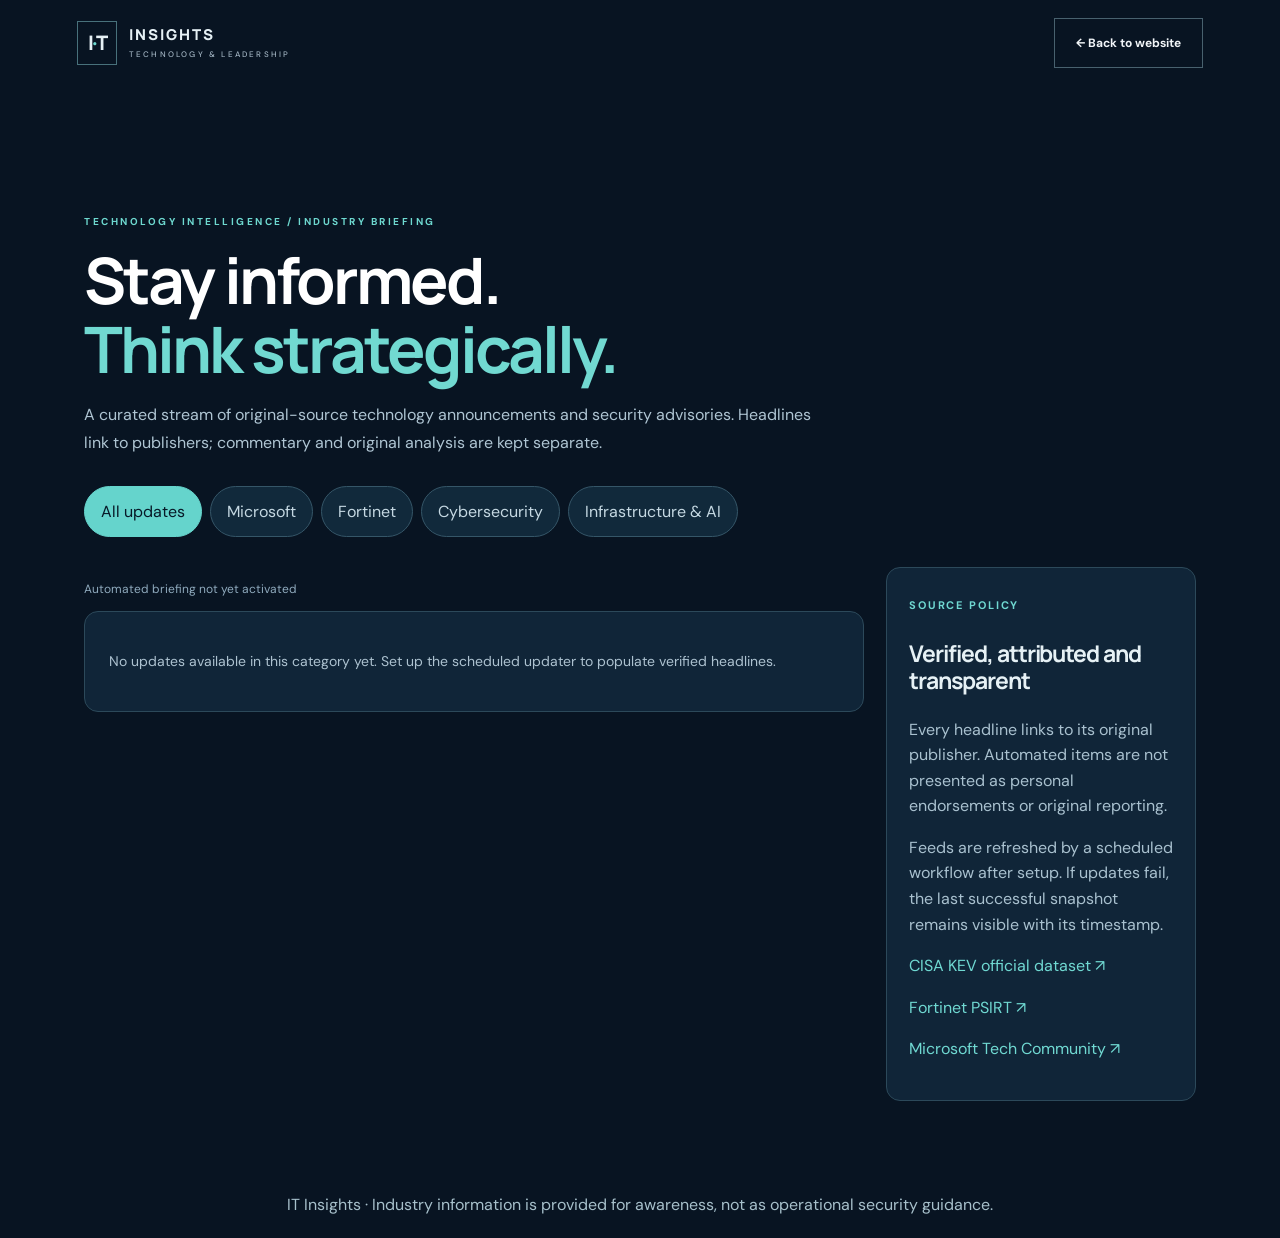
==== it-insights-intelligence-hub/news.html @ 093c6620 "Add files via upload" ====
<!DOCTYPE html>
<html lang="en"><head><meta charset="utf-8"/><meta content="width=device-width,initial-scale=1" name="viewport"/><meta content="Technology intelligence: curated Microsoft, Fortinet and cybersecurity headlines with official sources." name="description"/><meta content="#081422" name="theme-color"/><title>Technology Intelligence | IT Insights</title><link href="assets/style.css" rel="stylesheet"/></head><body class="briefing-page"><header class="header"><a class="brand" href="index.html#home"><span class="brandmark">I<span>·</span>T</span><span>INSIGHTS<small>TECHNOLOGY &amp; LEADERSHIP</small></span></a><a class="btn secondary" href="index.html#intelligence">← Back to website</a></header><main class="briefing-main"><span class="kicker">TECHNOLOGY INTELLIGENCE / INDUSTRY BRIEFING</span><h1>Stay informed.<br/><em>Think strategically.</em></h1><p class="briefing-lead">A curated stream of original-source technology announcements and security advisories. Headlines link to publishers; commentary and original analysis are kept separate.</p><div class="briefing-controls" id="briefing-filters"><button class="active" data-topic="All">All updates</button><button data-topic="Microsoft">Microsoft</button><button data-topic="Fortinet">Fortinet</button><button data-topic="Cybersecurity">Cybersecurity</button><button data-topic="Infrastructure">Infrastructure &amp; AI</button></div><div class="briefing-layout"><section><p class="intel-status" id="briefing-status">Loading available headlines…</p><div aria-live="polite" id="briefing-list"></div></section><aside class="briefing-aside"><span class="intel-overline">SOURCE POLICY</span><h3>Verified, attributed and transparent</h3><p>Every headline links to its original publisher. Automated items are not presented as personal endorsements or original reporting.</p><p>Feeds are refreshed by a scheduled workflow after setup. If updates fail, the last successful snapshot remains visible with its timestamp.</p><p><a href="https://github.com/cisagov/kev-data" rel="noopener noreferrer" target="_blank">CISA KEV official dataset ↗</a></p><p><a href="https://fortiguard.fortinet.com/psirt" rel="noopener noreferrer" target="_blank">Fortinet PSIRT ↗</a></p><p><a href="https://techcommunity.microsoft.com/" rel="noopener noreferrer" target="_blank">Microsoft Tech Community ↗</a></p></aside></div></main><div class="briefing-footer">IT Insights · Industry information is provided for awareness, not as operational security guidance.</div><script src="assets/intelligence.js"></script></body></html>
---- it-insights-intelligence-hub/assets/style.css ----
@import url('https://fonts.googleapis.com/css2?family=DM+Sans:wght@400;500;600;700&family=Manrope:wght@400;500;600;700;800&display=swap');:root{--bg:#081422;--bg2:#0d1d2d;--panel:#11283a;--line:#26394a;--text:#f1f5f8;--muted:#a0b2c0;--accent:#6ed9d0;--gold:#b5d8aa}*{box-sizing:border-box}html{scroll-behavior:smooth}body{margin:0;background:var(--bg);color:var(--text);font-family:'DM Sans',sans-serif;line-height:1.7}a{color:inherit;text-decoration:none}button{font:inherit}em{font-style:normal;color:var(--accent)}.header{height:86px;display:flex;align-items:center;justify-content:space-between;max-width:1440px;padding:0 6%;margin:auto;position:relative;z-index:10}.brand{display:flex;align-items:center;gap:12px;font-family:Manrope;font-size:15px;letter-spacing:2px;font-weight:800;line-height:1.1}.brandmark{border:1px solid #48717b;padding:10px;font-size:20px;letter-spacing:-2px}.brandmark span,.footer-brand span{color:var(--accent)}.brand small{display:block;font:500 8px 'DM Sans';letter-spacing:2.2px;color:var(--muted);margin-top:5px}.header nav{display:flex;align-items:center;gap:30px}.header nav a{font-size:12px;color:#cad5df}.header nav a:hover,.text-link:hover{color:var(--accent)}.header nav .nav-cta{border:1px solid #54747b;padding:10px 17px;color:var(--text)}.menu{display:none}.section{max-width:1440px;padding:105px 6%;margin:auto;scroll-margin-top:30px}.hero{min-height:670px;display:grid;grid-template-columns:1.05fr .95fr;align-items:center;gap:35px;padding-top:55px;padding-bottom:95px}.eyebrow,.kicker{color:var(--accent);font-size:10px;letter-spacing:2.5px;font-weight:700}.pulse{display:inline-block;width:7px;height:7px;background:var(--accent);border-radius:50%;margin-right:8px;box-shadow:0 0 15px var(--accent)}h1,h2,h3{font-family:Manrope;line-height:1.16;letter-spacing:-.045em}h1{font-size:clamp(42px,4.5vw,74px);margin:26px 0}h2{font-size:clamp(34px,3.6vw,55px);margin:17px 0 30px}h3{font-size:23px}.lead{font-size:20px;max-width:590px;color:#d5e2e9;line-height:1.6}.hero-sub{max-width:520px;color:var(--muted);font-size:14px}.actions{display:flex;gap:13px;flex-wrap:wrap;margin-top:33px}.btn{display:inline-flex;gap:22px;align-items:center;justify-content:center;padding:14px 21px;font-size:12px;font-weight:700;min-height:49px}.primary{background:var(--accent);color:#08202b}.primary:hover{background:#a1f0e8}.secondary{border:1px solid #48616e;color:var(--text)}.secondary:hover{border-color:var(--accent)}.hero-metrics{display:flex;gap:35px;margin-top:65px}.hero-metrics div{border-left:1px solid #3c5260;padding-left:17px}.hero-metrics strong{display:block;font:800 30px Manrope}.hero-metrics strong span{color:var(--accent)}.hero-metrics small{font-size:9px;color:var(--muted);letter-spacing:1px}.hero-art{height:520px;position:relative;display:grid;place-items:center;overflow:hidden}.art-grid{position:absolute;inset:0;background-image:linear-gradient(#17334b 1px,transparent 1px),linear-gradient(90deg,#17334b 1px,transparent 1px);background-size:34px 34px;opacity:.3;mask-image:radial-gradient(ellipse,#000,transparent 75%)}.orb{position:absolute;border-radius:50%;filter:blur(50px);opacity:.25}.orb1{background:#3b9ab4;width:260px;height:260px;top:15px;right:15px}.orb2{background:#176e71;width:220px;height:220px;bottom:30px;left:20px}.art-panel{position:relative;width:min(94%,500px);height:380px;border:1px solid #416a7d;background:linear-gradient(145deg,#112d40e8,#071b2de8);box-shadow:0 25px 90px #0008;transform:perspective(1000px) rotateY(-6deg) rotateX(3deg)}.panel-top,.panel-bottom{display:flex;justify-content:space-between;align-items:center;padding:15px 20px;font-size:9px;letter-spacing:1.3px;color:#9bb7c8;border-bottom:1px solid #284659}.dots{color:#648fa0;letter-spacing:4px}.live{color:var(--accent)}.panel-bottom{border-top:1px solid #284659;border-bottom:0}.network{height:290px;position:relative}.network svg{position:absolute;width:100%;height:100%}.node{position:absolute;z-index:1;border:1px solid #39697b;background:#12384a;color:#c2e9ee;padding:10px;font-size:9px;letter-spacing:1px;box-shadow:0 0 20px #2ab7b222}.n1{top:15%;left:13%}.n2{top:15%;right:11%}.n3{top:43%;left:43%}.n4{bottom:13%;left:9%}.n5{bottom:13%;right:8%}.main-node{font-size:28px;font-weight:800;padding:10px 20px;color:var(--accent);box-shadow:0 0 45px #2ab7b255}.float-chip{position:absolute;bottom:40px;right:3px;background:#193e4d;border:1px solid #4d8e96;color:var(--accent);padding:12px 20px;font-size:10px;letter-spacing:1px}.ticker{display:flex;justify-content:space-around;align-items:center;flex-wrap:wrap;gap:16px;padding:24px 6%;background:#0e2432;border-top:1px solid #24404f;border-bottom:1px solid #24404f;font-size:10px;letter-spacing:1.5px;font-weight:700;color:#b5cbd4}.ticker i{font-style:normal;color:var(--accent)}.intro-grid{display:grid;grid-template-columns:1fr 1fr;gap:100px}.intro-grid p{color:var(--muted)}.intro-grid .large{font:600 clamp(21px,2vw,29px)/1.5 Manrope;color:#e5eef1;margin:0}.text-link{font-size:13px;font-weight:700;color:var(--accent)}.expertise{background:#0a1928;max-width:none;padding-left:max(6%,calc((100% - 1267px)/2));padding-right:max(6%,calc((100% - 1267px)/2))}.cards{display:grid;grid-template-columns:repeat(4,1fr);gap:14px}.cap{background:#112637;border:1px solid #253e4c;padding:28px 23px;min-height:315px;display:flex;flex-direction:column}.cap-icon{font-size:30px;color:var(--accent)}.cap h3{font-size:20px;margin:25px 0 10px}.cap p{font-size:13px;color:var(--muted);margin:0}.cap>span:last-child{margin-top:auto;padding-top:22px;font-size:9px;color:var(--accent);letter-spacing:1px}.row-head{display:flex;align-items:end;justify-content:space-between;gap:30px}.row-head>p{max-width:340px;color:var(--muted);font-size:14px}.project{border-top:1px solid #29414e;padding:30px 12px;display:grid;grid-template-columns:75px 1fr 30px;gap:18px}.project:last-child{border-bottom:1px solid #29414e}.project-number{font-size:13px;color:var(--accent)}.tag{font-size:10px;letter-spacing:1.4px;color:var(--accent)}.project h3{margin:10px 0;font-size:24px}.project p{max-width:780px;color:var(--muted);font-size:14px;margin:0}.project-arrow{font-size:26px;color:var(--accent)}.healthcare-panel{border:1px solid #325467;background:linear-gradient(115deg,#122f41,#0a1d2d);display:grid;grid-template-columns:1.2fr .8fr;min-height:470px;overflow:hidden}.healthcare-panel>div:first-child{padding:65px 55px}.healthcare-panel p{color:#b3c6d1;max-width:600px}.health-points{display:grid;grid-template-columns:1fr 1fr;gap:8px;margin:26px 0;font-size:10px;letter-spacing:.8px;color:#a4e1df}.health-graphic{position:relative;display:grid;place-items:center;min-height:400px}.health-ring{position:absolute;border:1px solid #35657a;border-radius:50%;width:290px;height:290px}.ring2{width:205px;height:205px;border-style:dashed}.health-center{border-radius:50%;height:130px;width:130px;background:#1a5566;display:flex;flex-direction:column;justify-content:center;align-items:center;font-size:62px;color:var(--accent);box-shadow:0 0 70px #40d9d522}.health-center small{font-size:10px;text-align:center;line-height:1.2;letter-spacing:1.5px;color:white}.health-label{position:absolute;background:#183a4d;padding:8px 12px;font-size:9px;letter-spacing:1.2px;color:#9bd9df;border:1px solid #376176}.label1{top:50px}.label2{bottom:55px;left:12%}.label3{right:5%;top:55%}.filters{display:flex;gap:10px;flex-wrap:wrap;margin:25px 0}.filters button{border:1px solid #345061;background:transparent;color:#c4d3da;padding:9px 14px;cursor:pointer;font-size:12px}.filters button.active,.filters button:hover{background:var(--accent);color:#0b2431;border-color:var(--accent)}.article-grid{display:grid;grid-template-columns:repeat(3,1fr);gap:18px}.article-card{border:1px solid #2b4656;background:#102435;overflow:hidden;display:flex;flex-direction:column}.article-visual{height:145px;display:flex;align-items:center;justify-content:center;font-size:55px;background:radial-gradient(circle at 70% 30%,#276077,#0c2437 70%);color:var(--accent)}.article-body{padding:23px;display:flex;flex-direction:column;flex:1}.article-meta{font-size:10px;color:var(--accent);letter-spacing:1px}.article-card h3{font-size:20px;margin:13px 0}.article-card p{color:var(--muted);font-size:13px}.read-btn{background:transparent;border:0;padding:0;color:var(--accent);text-align:left;cursor:pointer;margin-top:auto;font-size:12px;font-weight:700}.article-note,.contact-note{font-size:11px;color:#8198a8}.contact{text-align:center;background:radial-gradient(ellipse at bottom,#153748,#081422 70%);max-width:none}.contact h2{max-width:800px;margin:20px auto}.contact>p{max-width:620px;margin:0 auto;color:var(--muted)}.contact .actions{justify-content:center}.contact .contact-note{margin-top:25px;font-size:11px}footer{display:flex;align-items:center;justify-content:space-between;gap:20px;padding:30px 6%;border-top:1px solid #29414e;font-size:11px;color:var(--muted);flex-wrap:wrap}.footer-brand{font:800 19px Manrope;color:white;letter-spacing:2px}dialog{max-width:750px;width:calc(100% - 32px);background:#102638;color:var(--text);border:1px solid #4b7480;padding:35px;max-height:85vh;overflow:auto}dialog::backdrop{background:#000c}dialog h2{font-size:30px}dialog p{color:#c2d1d9}dialog .close{float:right;background:transparent;border:1px solid #587381;color:white;padding:5px 13px;cursor:pointer}.article-content{white-space:pre-wrap;line-height:1.85}@media(max-width:1050px){.header nav{gap:15px}.hero{grid-template-columns:1fr}.hero-art{height:410px}.cards{grid-template-columns:repeat(2,1fr)}.article-grid{grid-template-columns:repeat(2,1fr)}}@media(max-width:680px){.header{height:70px}.menu{display:block;background:transparent;color:white;border:1px solid #42606d;padding:7px 12px}.header nav{display:none;position:absolute;top:70px;left:0;right:0;background:#0e2232;padding:20px 6%;flex-direction:column;align-items:stretch}.header nav.open{display:flex}.section{padding:65px 6%}.hero{padding-top:45px}.hero-art{height:340px}.art-panel{height:315px}.network{height:225px}.hero-metrics{gap:15px;margin-top:38px}.hero-metrics strong{font-size:22px}.hero-metrics small{font-size:8px}.ticker{justify-content:center}.intro-grid,.healthcare-panel{grid-template-columns:1fr;gap:25px}.cards,.article-grid{grid-template-columns:1fr}.row-head{display:block}.project{grid-template-columns:30px 1fr 20px;gap:10px}.project h3{font-size:19px}.healthcare-panel>div:first-child{padding:30px}.health-graphic{min-height:330px}.health-ring{width:250px;height:250px}.ring2{width:170px;height:170px}.health-points{grid-template-columns:1fr 1fr}footer{flex-direction:column;align-items:flex-start}}

/* Executive hero visualization — redesigned */
.hero-art{min-width:0;height:520px;isolation:isolate}
.executive-panel{width:min(96%,540px);height:auto;min-height:418px;transform:none;border-radius:15px;overflow:hidden;background:linear-gradient(150deg,rgba(22,49,67,.97),rgba(8,25,41,.98));box-shadow:0 28px 85px #0009,0 0 0 1px #78e0d01a}
.executive-panel .panel-top{height:52px;padding:0 22px;background:#ffffff05;font-size:9px;letter-spacing:1.45px}
.executive-content{padding:27px 28px 25px}
.executive-heading{margin-bottom:24px}
.executive-overline{display:block;color:var(--accent);font-size:9px;letter-spacing:2px;font-weight:700;margin-bottom:9px}
.executive-heading strong{display:block;font:800 clamp(23px,2.5vw,32px)/1.2 Manrope,sans-serif;letter-spacing:-1px;color:#f1f7f9}
.executive-heading p{color:#a5becb;font-size:12px;line-height:1.6;max-width:370px;margin:10px 0 0}
.expertise-matrix{display:grid;grid-template-columns:repeat(2,minmax(0,1fr));gap:10px}
.expertise-tile{display:flex;align-items:center;gap:12px;min-height:83px;padding:14px 12px;border:1px solid #345567;border-radius:9px;background:linear-gradient(145deg,#193c4caa,#102c3caa);transition:transform .2s,border-color .2s,background .2s}
.expertise-tile:hover{transform:translateY(-3px);border-color:#70d9d0;background:#1b4553}
.tile-icon{display:grid;place-items:center;flex:0 0 36px;height:36px;border-radius:9px;background:#6ed9d017;color:#83eee4;font-size:22px;line-height:1}
.expertise-tile strong{display:block;color:#edf7f9;font:700 12px/1.4 Manrope,sans-serif}
.expertise-tile small{display:block;color:#9fb8c7;font-size:9px;line-height:1.5;margin-top:4px}
.executive-outcome{display:flex;align-items:center;gap:9px;margin-top:25px;font-size:9px;font-weight:700;letter-spacing:1.15px;color:#b7d5d8;white-space:nowrap}
.outcome-dot{height:7px;width:7px;flex:0 0 7px;border-radius:50%;background:var(--accent);box-shadow:0 0 12px #6ed9d080}
.outcome-line{height:1px;flex:1;background:#41616d}
@media(max-width:1050px){.hero-art{height:490px}.executive-panel{width:min(100%,560px)}}
@media(max-width:680px){.hero-art{height:auto;min-height:430px;padding:16px 0}.executive-panel{width:100%;min-height:0}.executive-content{padding:23px 18px}.executive-heading strong{font-size:25px}.expertise-tile{min-height:88px;gap:8px;padding:10px 8px}.tile-icon{flex-basis:28px;height:30px;font-size:19px}.expertise-tile strong{font-size:10px}.expertise-tile small{font-size:8px}.executive-outcome{font-size:8px;gap:6px;letter-spacing:.5px}}
@media(max-width:370px){.expertise-matrix{grid-template-columns:1fr}.hero-art{min-height:0}.executive-outcome{flex-wrap:wrap}.outcome-line{min-width:10px}}
@media(prefers-reduced-motion:reduce){.expertise-tile{transition:none}.expertise-tile:hover{transform:none}}

/* Technology Radar */
.radar{background:linear-gradient(155deg,rgba(26,60,79,.28),transparent 60%)}.radar .row-head a{color:#70d9d3}.radar-intro{display:flex;align-items:center;justify-content:space-between;gap:20px;margin:28px 0 18px;padding:17px 21px;border:1px solid rgba(106,191,203,.24);background:rgba(26,55,72,.45);border-radius:12px}.radar-intro strong{color:#eaf8fa;font-size:16px}.radar-intro p{font-size:12px;color:#a4bcc9;margin:6px 0 0}.radar-live-dot{display:inline-block;width:9px;height:9px;border-radius:50%;background:#65d4c5;margin-right:10px;box-shadow:0 0 14px #65d4c577}.radar-updated{font-size:12px;color:#a4bcc9}.radar-grid{display:grid;grid-template-columns:minmax(0,1.35fr) minmax(280px,1fr);gap:20px}.radar-feature,.radar-sources{padding:28px;border:1px solid rgba(103,176,196,.23);background:rgba(15,35,53,.84);border-radius:16px}.radar-card-head{display:flex;justify-content:space-between;gap:12px;font-size:11px;letter-spacing:.12em;color:#7bdcd5}.radar-card-head a{color:#7bdcd5;white-space:nowrap}.radar-feature h3,.radar-sources h3{font-size:23px;color:#eff7fa;margin:18px 0 10px}.radar-description,.radar-sources>p{font-size:14px;color:#a7b8c9;line-height:1.7}.kev-item{border-top:1px solid rgba(120,171,187,.2);padding:17px 0}.kev-item strong{display:block;color:#e7f5f7;font-size:15px;line-height:1.45}.kev-item p{color:#a6b9c7;font-size:13px;line-height:1.55;margin:7px 0}.kev-meta{font-size:11px;color:#76c9c5;letter-spacing:.03em}.kev-item a{font-size:12px;color:#77d9d1}.radar-muted{font-size:13px;color:#a6b9c7}.radar-source{display:flex;align-items:center;gap:12px;padding:16px 0;border-top:1px solid rgba(120,171,187,.2);text-decoration:none;color:#dbeaf0}.radar-source:first-of-type{margin-top:16px}.radar-source-icon{width:38px;height:38px;border-radius:9px;display:grid;place-items:center;background:#204456;color:#7ee1d9;font-weight:700;flex:none}.radar-source span:nth-child(2){flex:1;min-width:0}.radar-source strong{display:block;font-size:13px}.radar-source small{display:block;font-size:11px;color:#9eb6c4;margin-top:4px}.radar-source:hover strong{color:#83e6dc}.radar-note{display:flex;align-items:center;gap:22px;flex-wrap:wrap;padding:24px 0;border-bottom:1px solid rgba(120,171,187,.2)}.radar-note>span{color:#7bdbd3;white-space:nowrap;font-size:11px;letter-spacing:.1em}.radar-note p{flex:1;min-width:240px;font-size:14px;color:#afc1cd;line-height:1.6}.radar-note a{color:#7bdbd3;font-size:13px;white-space:nowrap}@media(max-width:800px){.radar-grid{grid-template-columns:1fr}.radar-intro{align-items:flex-start;flex-direction:column}.radar-feature,.radar-sources{padding:20px}.radar-card-head{flex-wrap:wrap}}

/* Technology Intelligence Hub */
.intelligence{position:relative}.intel-hero{display:grid;grid-template-columns:1.35fr 1fr;gap:18px;margin:30px 0}.intel-feature,.intel-perspective,.intel-news,.intel-watch{background:#102538;border:1px solid #2c495a;border-radius:16px;padding:30px}.intel-feature{background:radial-gradient(circle at 90% 0%,#1b5a61 0%,#102538 48%);min-height:285px;display:flex;flex-direction:column;align-items:flex-start;justify-content:center}.intel-overline{font-size:11px;letter-spacing:.17em;font-weight:700;color:#70d9d2}.intel-feature h3,.intel-perspective h3,.intel-news h3,.intel-watch h3{font-size:clamp(22px,2.3vw,34px);line-height:1.2;color:#f5fbff;margin:15px 0}.intel-feature p,.intel-perspective p,.intel-watch p{color:#afc5d3;line-height:1.7}.intel-link{color:#76ddd5;text-decoration:none;font-weight:700;display:inline-block;margin-top:14px}.intel-link:hover{text-decoration:underline}.intel-disclaimer,.intel-status{color:#8faabd;font-size:12px}.intel-lower{display:grid;grid-template-columns:1.5fr 1fr;gap:18px}.intel-subhead{display:flex;align-items:flex-start;justify-content:space-between;gap:16px}.intel-subhead h3{font-size:23px}.intel-news-item,.intel-kev-item{border-top:1px solid #2b4555;padding:17px 0}.intel-news-item a,.intel-kev-item a{color:#f0f8fa;text-decoration:none;font-weight:700;line-height:1.45}.intel-news-item a:hover,.intel-kev-item a:hover{color:#75d9d1}.intel-meta{font-size:11px;letter-spacing:.06em;color:#77d5cd;margin-bottom:7px}.intel-news-item p,.intel-kev-item p{font-size:13px;color:#adc2d0;margin:8px 0 0;line-height:1.6}.intel-empty{color:#a9c0cd;font-size:14px}.intel-topics{display:flex;gap:10px;flex-wrap:wrap;margin-top:16px}.intel-topics span{border:1px solid #335266;color:#aac8d5;border-radius:40px;padding:9px 14px;font-size:11px;letter-spacing:.08em}.intel-watch h3{font-size:24px}.intel-watch .intel-link{font-size:13px}@media(max-width:850px){.intel-hero,.intel-lower{grid-template-columns:1fr}.intel-feature,.intel-perspective,.intel-news,.intel-watch{padding:22px}.intel-subhead{flex-wrap:wrap}}
/* Standalone briefing */
.briefing-page{background:#081422;color:#e6f1f5;min-height:100vh}.briefing-main{max-width:1160px;margin:0 auto;padding:120px 24px 70px}.briefing-main h1{font-size:clamp(36px,5vw,70px);line-height:1.08;color:#fff;margin:12px 0 18px}.briefing-main h1 em{color:#71d9d1}.briefing-lead{max-width:730px;color:#afc5d3;line-height:1.7}.briefing-controls{display:flex;gap:8px;flex-wrap:wrap;margin:30px 0}.briefing-controls button{border:1px solid #355668;background:#11293b;color:#c5d8e2;padding:11px 16px;border-radius:40px;cursor:pointer}.briefing-controls button.active{background:#65d4cc;color:#071927;border-color:#65d4cc}.briefing-layout{display:grid;grid-template-columns:1fr 310px;gap:22px}.briefing-card{background:#102538;border:1px solid #2c495a;border-radius:14px;padding:24px;margin-bottom:12px}.briefing-card a{color:#f6fbff;font-size:19px;font-weight:700;text-decoration:none}.briefing-card a:hover{color:#6ddad1}.briefing-card p{color:#adc2d0;font-size:14px;line-height:1.6}.briefing-aside{background:#102538;border:1px solid #2c495a;border-radius:14px;padding:22px;align-self:start}.briefing-aside a{color:#70d9d2}.briefing-aside p{color:#a9c1cf;line-height:1.6}.briefing-footer{padding:20px 24px;text-align:center;color:#a7c0cb}@media(max-width:800px){.briefing-layout{grid-template-columns:1fr}.briefing-main{padding-top:105px}}
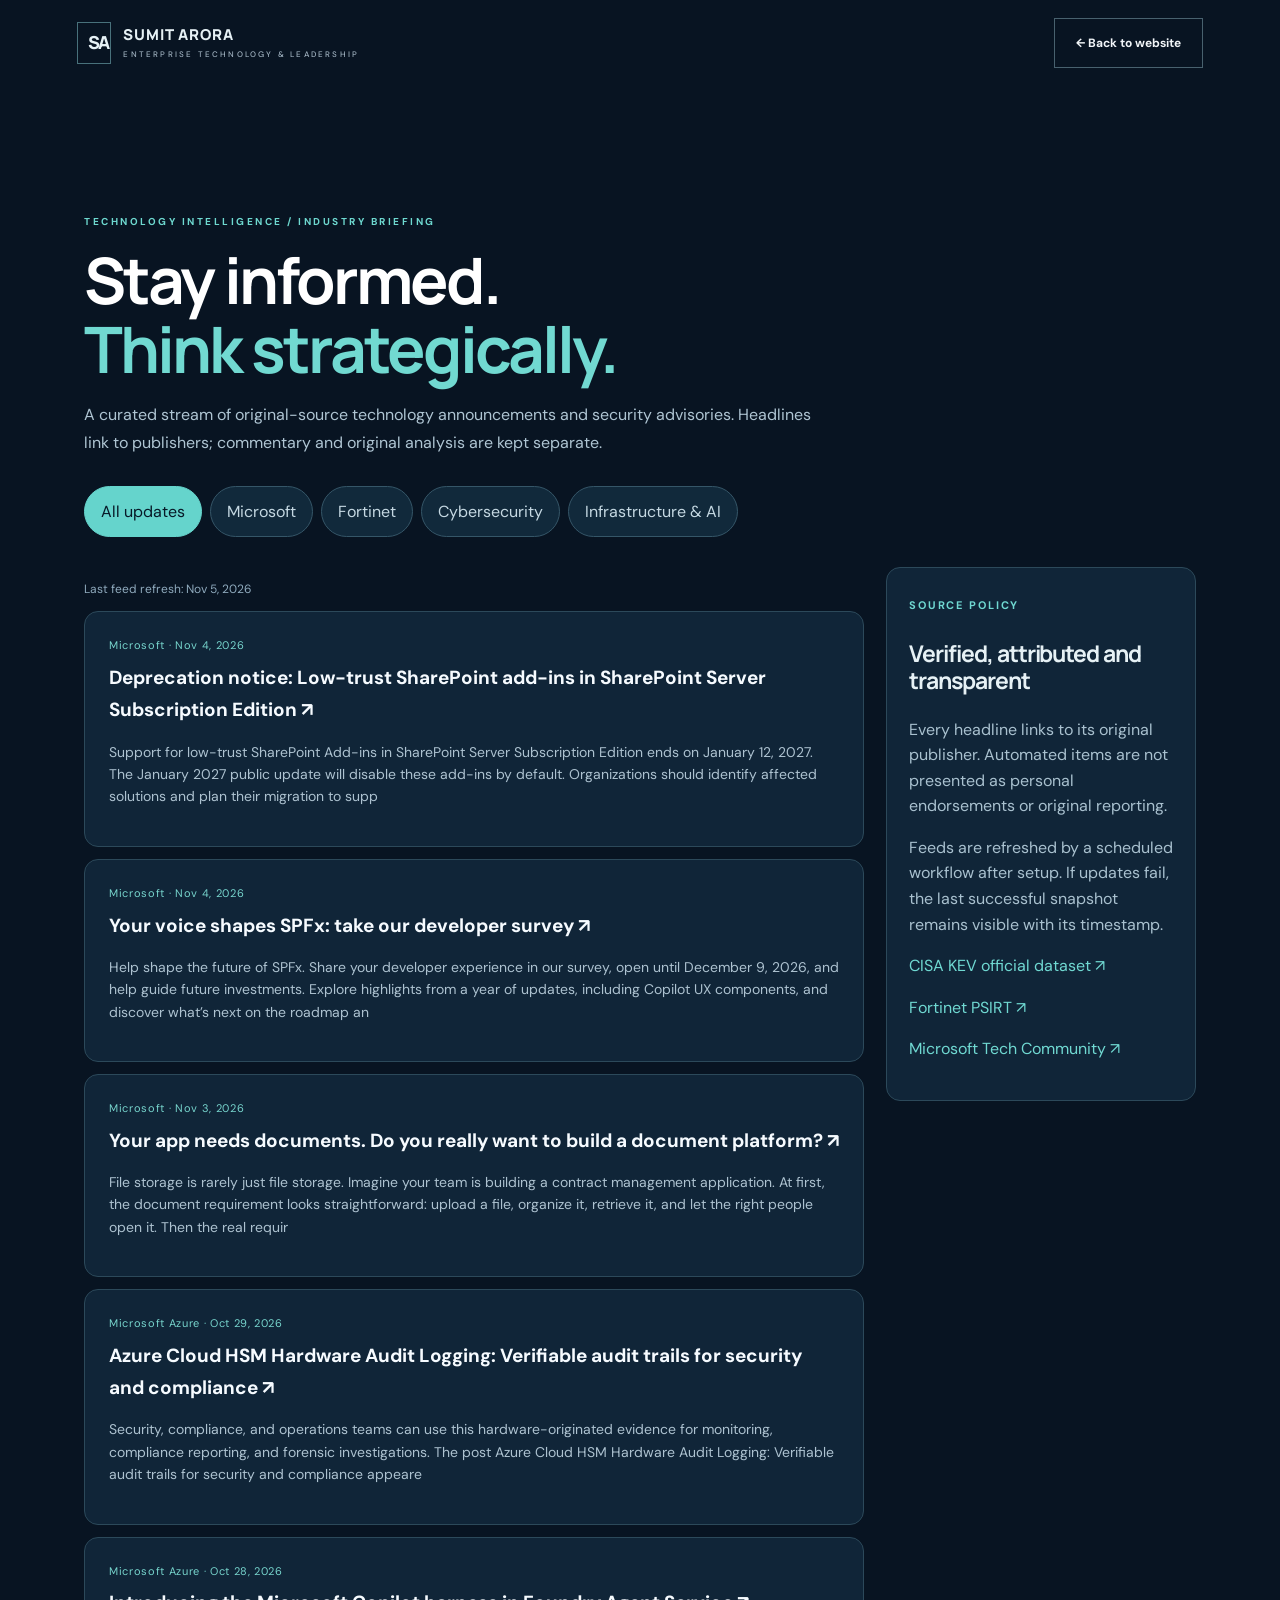
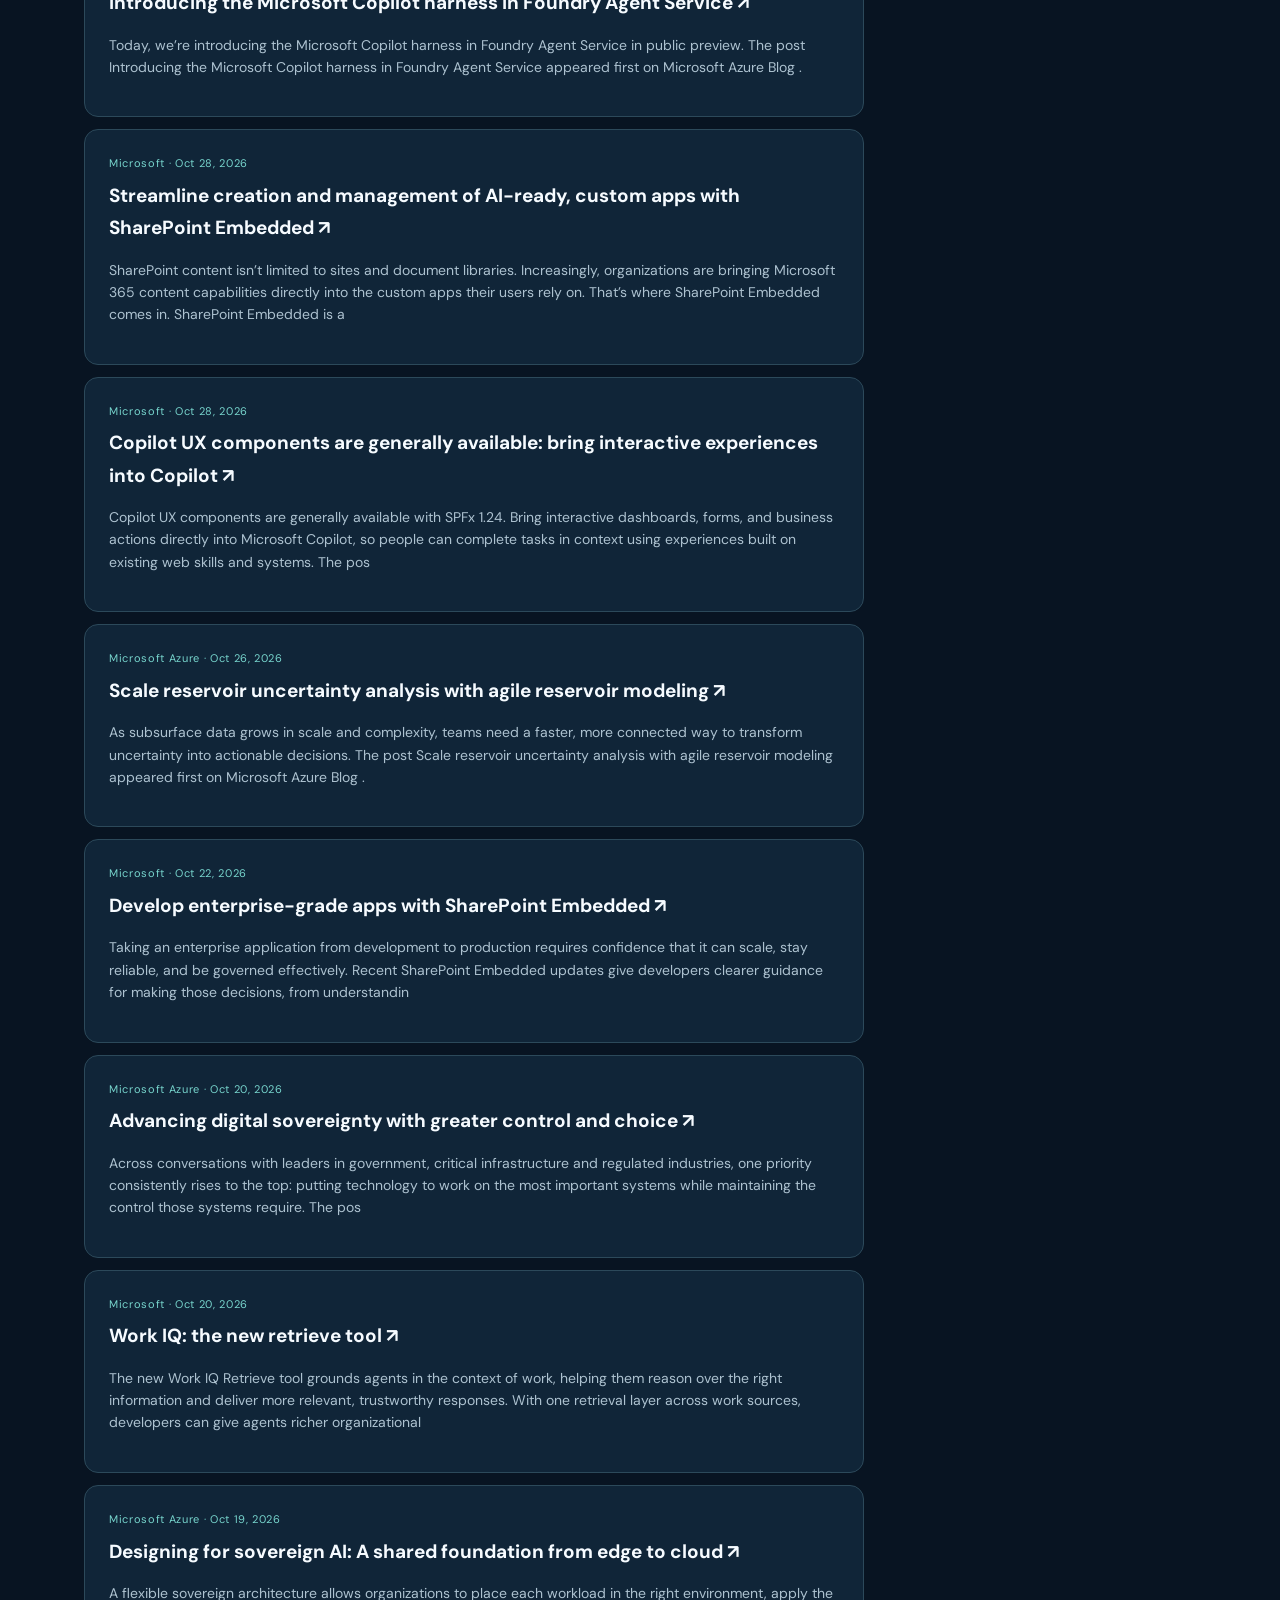
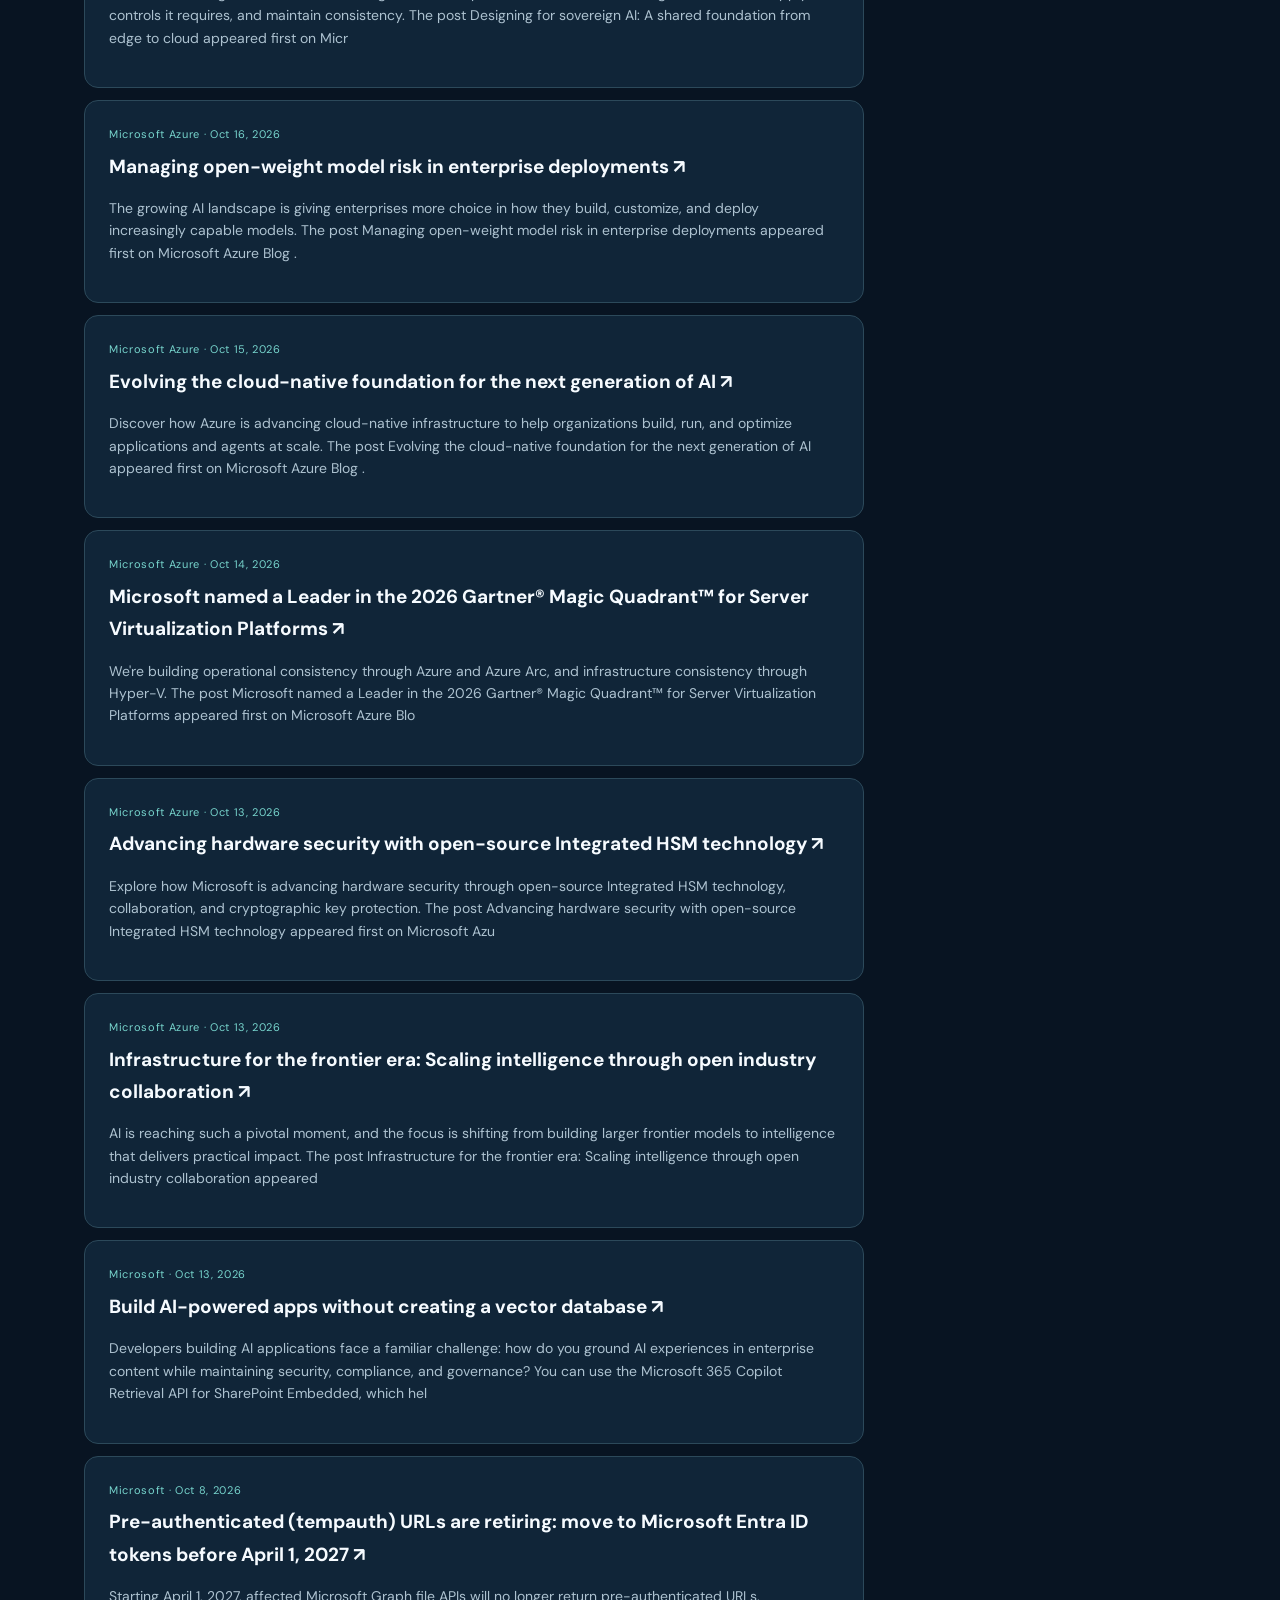
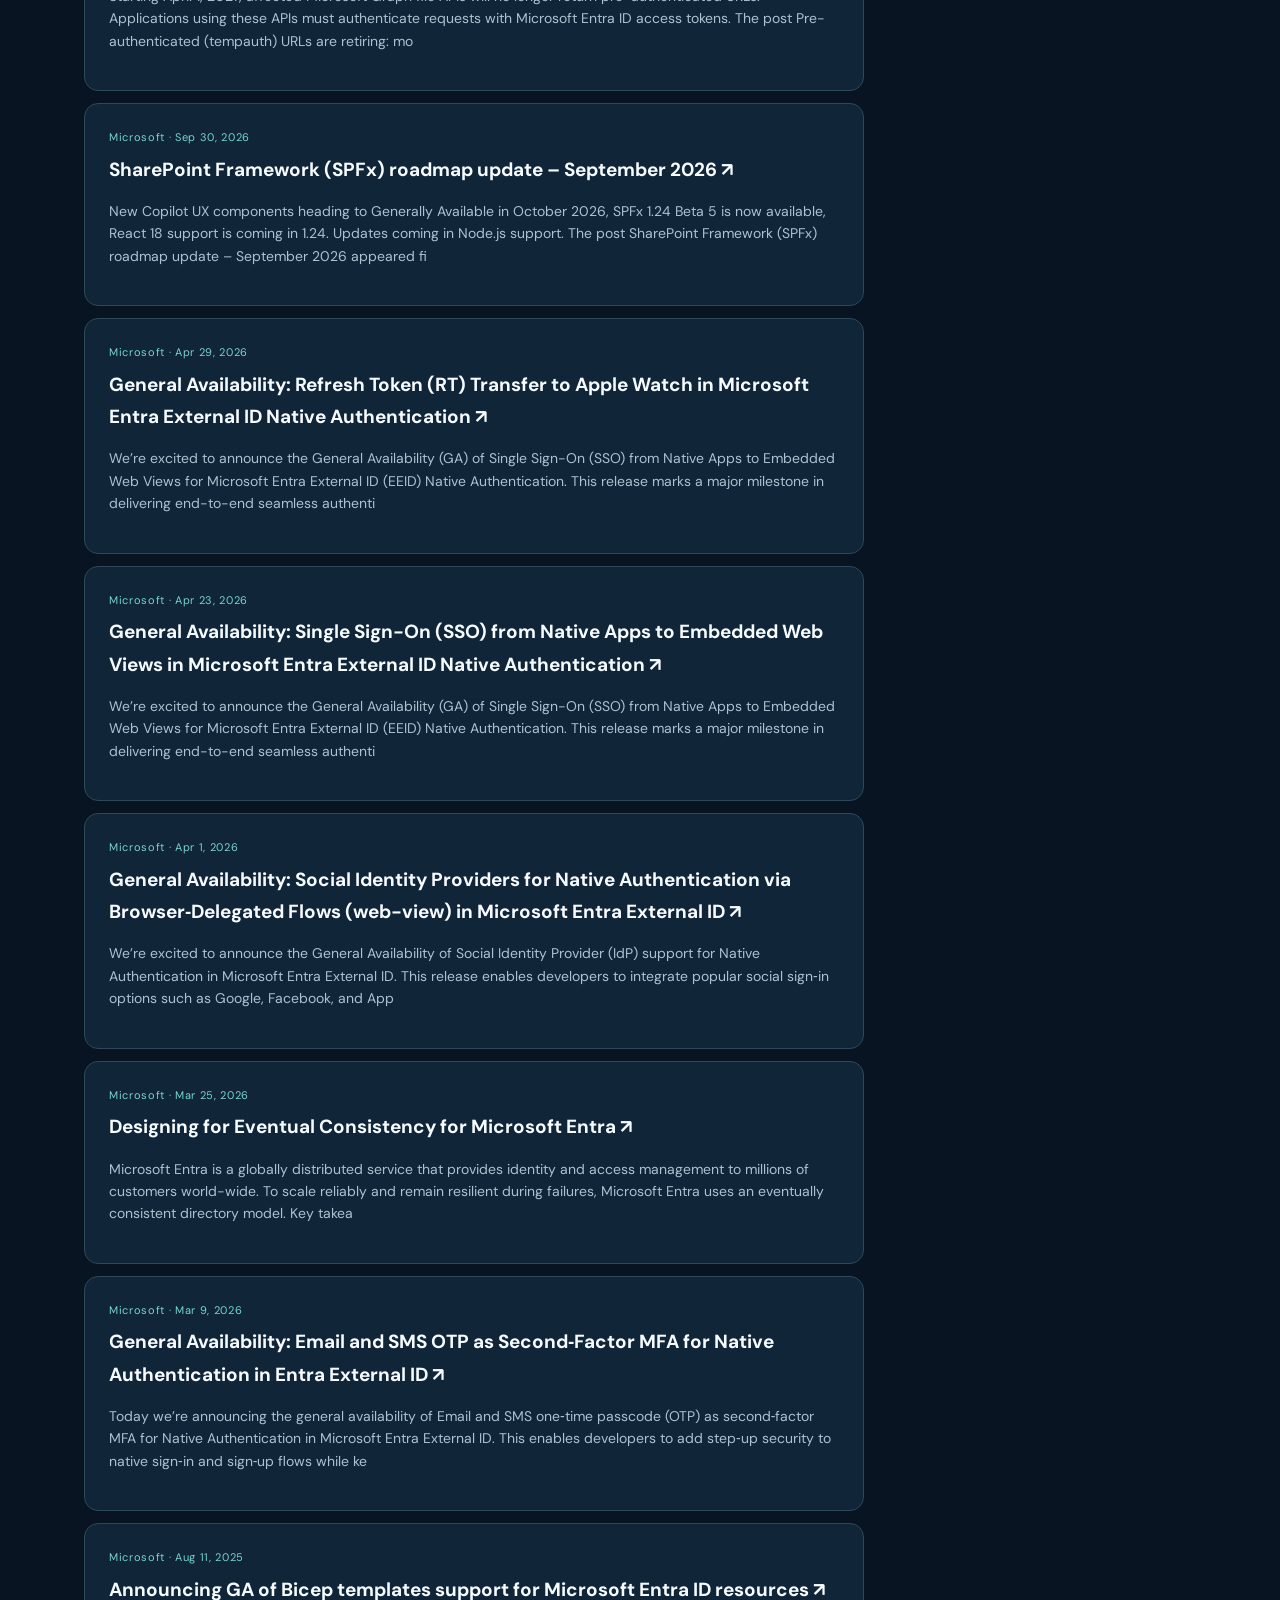
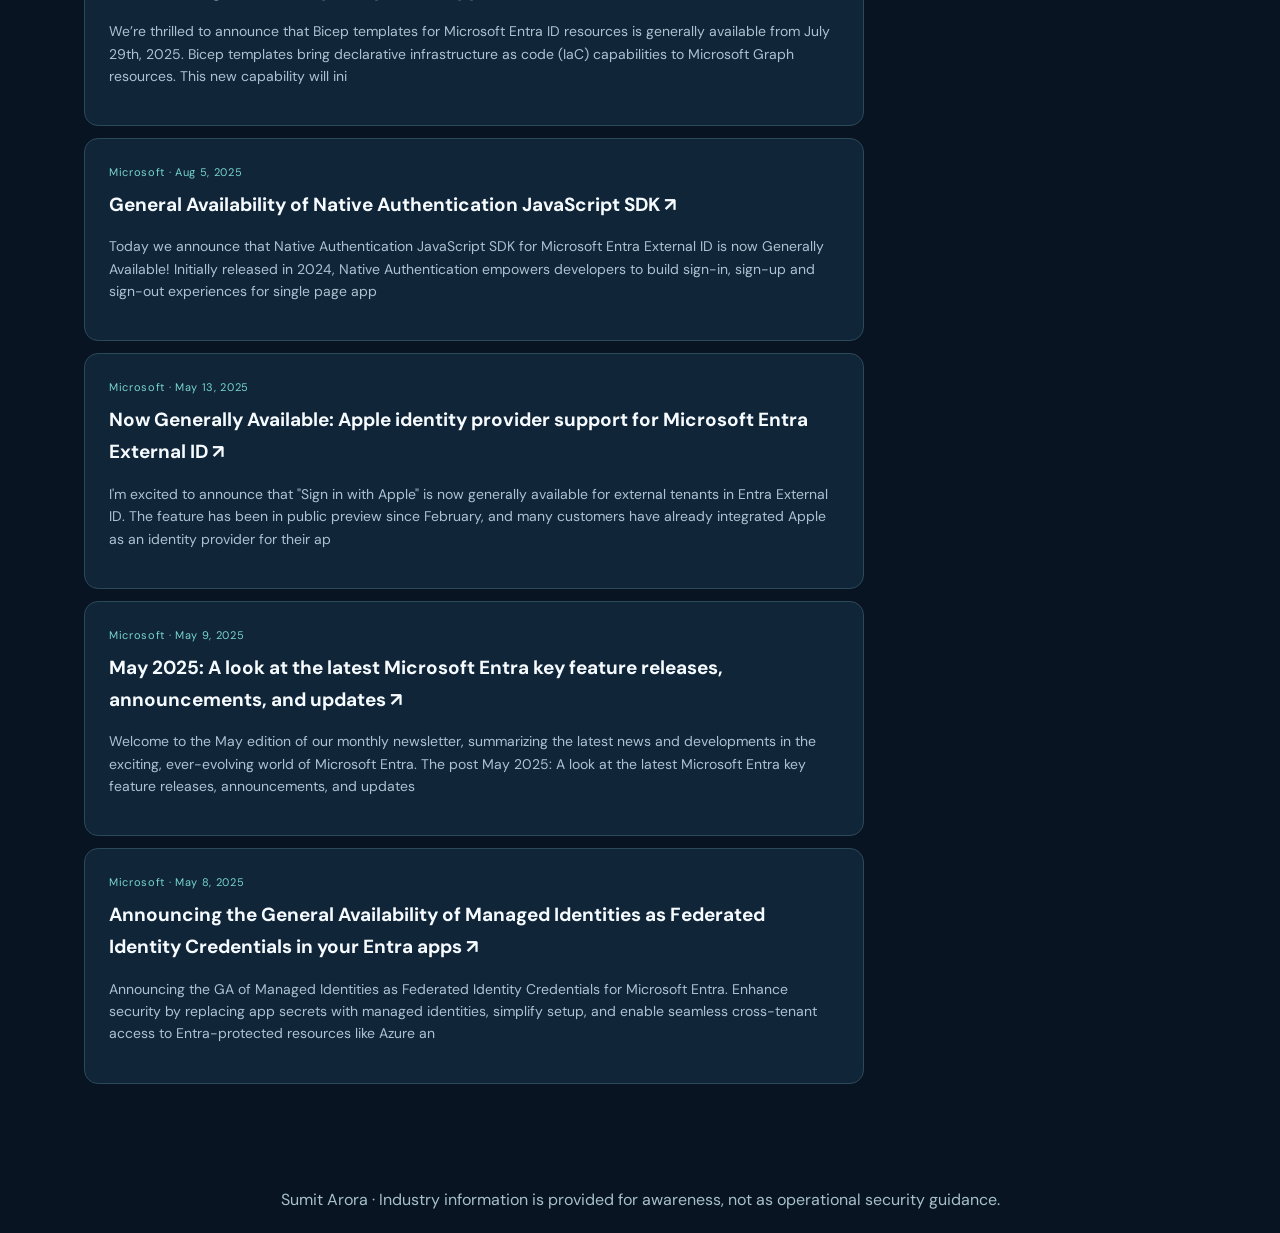
==== commit f5fc729c: "Add files via upload" ====
--- a/it-insights-intelligence-hub/news.html
+++ b/it-insights-intelligence-hub/news.html
@@ -1,2 +1,2 @@
 <!DOCTYPE html>
-<html lang="en"><head><meta charset="utf-8"/><meta content="width=device-width,initial-scale=1" name="viewport"/><meta content="Technology intelligence: curated Microsoft, Fortinet and cybersecurity headlines with official sources." name="description"/><meta content="#081422" name="theme-color"/><title>Technology Intelligence | IT Insights</title><link href="assets/style.css" rel="stylesheet"/></head><body class="briefing-page"><header class="header"><a class="brand" href="index.html#home"><span class="brandmark">I<span>·</span>T</span><span>INSIGHTS<small>TECHNOLOGY &amp; LEADERSHIP</small></span></a><a class="btn secondary" href="index.html#intelligence">← Back to website</a></header><main class="briefing-main"><span class="kicker">TECHNOLOGY INTELLIGENCE / INDUSTRY BRIEFING</span><h1>Stay informed.<br/><em>Think strategically.</em></h1><p class="briefing-lead">A curated stream of original-source technology announcements and security advisories. Headlines link to publishers; commentary and original analysis are kept separate.</p><div class="briefing-controls" id="briefing-filters"><button class="active" data-topic="All">All updates</button><button data-topic="Microsoft">Microsoft</button><button data-topic="Fortinet">Fortinet</button><button data-topic="Cybersecurity">Cybersecurity</button><button data-topic="Infrastructure">Infrastructure &amp; AI</button></div><div class="briefing-layout"><section><p class="intel-status" id="briefing-status">Loading available headlines…</p><div aria-live="polite" id="briefing-list"></div></section><aside class="briefing-aside"><span class="intel-overline">SOURCE POLICY</span><h3>Verified, attributed and transparent</h3><p>Every headline links to its original publisher. Automated items are not presented as personal endorsements or original reporting.</p><p>Feeds are refreshed by a scheduled workflow after setup. If updates fail, the last successful snapshot remains visible with its timestamp.</p><p><a href="https://github.com/cisagov/kev-data" rel="noopener noreferrer" target="_blank">CISA KEV official dataset ↗</a></p><p><a href="https://fortiguard.fortinet.com/psirt" rel="noopener noreferrer" target="_blank">Fortinet PSIRT ↗</a></p><p><a href="https://techcommunity.microsoft.com/" rel="noopener noreferrer" target="_blank">Microsoft Tech Community ↗</a></p></aside></div></main><div class="briefing-footer">IT Insights · Industry information is provided for awareness, not as operational security guidance.</div><script src="assets/intelligence.js"></script></body></html>+<html lang="en"><head><meta charset="utf-8"/><meta content="width=device-width,initial-scale=1" name="viewport"/><meta content="Technology intelligence: curated Microsoft, Fortinet and cybersecurity headlines with official sources." name="description"/><meta content="#081422" name="theme-color"/><title>Technology Intelligence | Sumit Arora</title><link href="assets/style.css" rel="stylesheet"/></head><body class="briefing-page"><header class="header"><a class="brand" href="index.html#home"><span class="brandmark">SA</span><span>SUMIT ARORA<small>ENTERPRISE TECHNOLOGY &amp; LEADERSHIP</small></span></a><a class="btn secondary" href="index.html#intelligence">← Back to website</a></header><main class="briefing-main"><span class="kicker">TECHNOLOGY INTELLIGENCE / INDUSTRY BRIEFING</span><h1>Stay informed.<br/><em>Think strategically.</em></h1><p class="briefing-lead">A curated stream of original-source technology announcements and security advisories. Headlines link to publishers; commentary and original analysis are kept separate.</p><div class="briefing-controls" id="briefing-filters"><button class="active" data-topic="All">All updates</button><button data-topic="Microsoft">Microsoft</button><button data-topic="Fortinet">Fortinet</button><button data-topic="Cybersecurity">Cybersecurity</button><button data-topic="Infrastructure">Infrastructure &amp; AI</button></div><div class="briefing-layout"><section><p class="intel-status" id="briefing-status">Loading available headlines…</p><div aria-live="polite" id="briefing-list"></div></section><aside class="briefing-aside"><span class="intel-overline">SOURCE POLICY</span><h3>Verified, attributed and transparent</h3><p>Every headline links to its original publisher. Automated items are not presented as personal endorsements or original reporting.</p><p>Feeds are refreshed by a scheduled workflow after setup. If updates fail, the last successful snapshot remains visible with its timestamp.</p><p><a href="https://github.com/cisagov/kev-data" rel="noopener noreferrer" target="_blank">CISA KEV official dataset ↗</a></p><p><a href="https://fortiguard.fortinet.com/psirt" rel="noopener noreferrer" target="_blank">Fortinet PSIRT ↗</a></p><p><a href="https://techcommunity.microsoft.com/" rel="noopener noreferrer" target="_blank">Microsoft Tech Community ↗</a></p></aside></div></main><div class="briefing-footer">Sumit Arora · Industry information is provided for awareness, not as operational security guidance.</div><script src="assets/intelligence.js"></script></body></html>
--- a/it-insights-intelligence-hub/assets/style.css
+++ b/it-insights-intelligence-hub/assets/style.css
@@ -30,3 +30,13 @@
 .intelligence{position:relative}.intel-hero{display:grid;grid-template-columns:1.35fr 1fr;gap:18px;margin:30px 0}.intel-feature,.intel-perspective,.intel-news,.intel-watch{background:#102538;border:1px solid #2c495a;border-radius:16px;padding:30px}.intel-feature{background:radial-gradient(circle at 90% 0%,#1b5a61 0%,#102538 48%);min-height:285px;display:flex;flex-direction:column;align-items:flex-start;justify-content:center}.intel-overline{font-size:11px;letter-spacing:.17em;font-weight:700;color:#70d9d2}.intel-feature h3,.intel-perspective h3,.intel-news h3,.intel-watch h3{font-size:clamp(22px,2.3vw,34px);line-height:1.2;color:#f5fbff;margin:15px 0}.intel-feature p,.intel-perspective p,.intel-watch p{color:#afc5d3;line-height:1.7}.intel-link{color:#76ddd5;text-decoration:none;font-weight:700;display:inline-block;margin-top:14px}.intel-link:hover{text-decoration:underline}.intel-disclaimer,.intel-status{color:#8faabd;font-size:12px}.intel-lower{display:grid;grid-template-columns:1.5fr 1fr;gap:18px}.intel-subhead{display:flex;align-items:flex-start;justify-content:space-between;gap:16px}.intel-subhead h3{font-size:23px}.intel-news-item,.intel-kev-item{border-top:1px solid #2b4555;padding:17px 0}.intel-news-item a,.intel-kev-item a{color:#f0f8fa;text-decoration:none;font-weight:700;line-height:1.45}.intel-news-item a:hover,.intel-kev-item a:hover{color:#75d9d1}.intel-meta{font-size:11px;letter-spacing:.06em;color:#77d5cd;margin-bottom:7px}.intel-news-item p,.intel-kev-item p{font-size:13px;color:#adc2d0;margin:8px 0 0;line-height:1.6}.intel-empty{color:#a9c0cd;font-size:14px}.intel-topics{display:flex;gap:10px;flex-wrap:wrap;margin-top:16px}.intel-topics span{border:1px solid #335266;color:#aac8d5;border-radius:40px;padding:9px 14px;font-size:11px;letter-spacing:.08em}.intel-watch h3{font-size:24px}.intel-watch .intel-link{font-size:13px}@media(max-width:850px){.intel-hero,.intel-lower{grid-template-columns:1fr}.intel-feature,.intel-perspective,.intel-news,.intel-watch{padding:22px}.intel-subhead{flex-wrap:wrap}}
 /* Standalone briefing */
 .briefing-page{background:#081422;color:#e6f1f5;min-height:100vh}.briefing-main{max-width:1160px;margin:0 auto;padding:120px 24px 70px}.briefing-main h1{font-size:clamp(36px,5vw,70px);line-height:1.08;color:#fff;margin:12px 0 18px}.briefing-main h1 em{color:#71d9d1}.briefing-lead{max-width:730px;color:#afc5d3;line-height:1.7}.briefing-controls{display:flex;gap:8px;flex-wrap:wrap;margin:30px 0}.briefing-controls button{border:1px solid #355668;background:#11293b;color:#c5d8e2;padding:11px 16px;border-radius:40px;cursor:pointer}.briefing-controls button.active{background:#65d4cc;color:#071927;border-color:#65d4cc}.briefing-layout{display:grid;grid-template-columns:1fr 310px;gap:22px}.briefing-card{background:#102538;border:1px solid #2c495a;border-radius:14px;padding:24px;margin-bottom:12px}.briefing-card a{color:#f6fbff;font-size:19px;font-weight:700;text-decoration:none}.briefing-card a:hover{color:#6ddad1}.briefing-card p{color:#adc2d0;font-size:14px;line-height:1.6}.briefing-aside{background:#102538;border:1px solid #2c495a;border-radius:14px;padding:22px;align-self:start}.briefing-aside a{color:#70d9d2}.briefing-aside p{color:#a9c1cf;line-height:1.6}.briefing-footer{padding:20px 24px;text-align:center;color:#a7c0cb}@media(max-width:800px){.briefing-layout{grid-template-columns:1fr}.briefing-main{padding-top:105px}}
+
+/* Executive portfolio refinement — layered over the existing responsive theme */
+:root{--exec-accent:#76ded5}
+.brand{letter-spacing:.055em}.brandmark{font-size:1.12rem!important;letter-spacing:-.08em!important;padding-right:.08em}
+.hero{background:radial-gradient(ellipse at 86% 28%,rgba(29,91,105,.19),transparent 49%)}
+.hero h1{letter-spacing:-.055em;max-width:850px}.hero-copy .lead{max-width:640px}
+.hero-art .art-panel{box-shadow:0 25px 80px rgba(0,0,0,.25)}
+.project{transition:background .2s,border-color .2s}.project:hover{background:rgba(91,210,203,.045)}
+.intel-hero,.healthcare-panel{border-color:rgba(117,215,206,.17)}
+@media(max-width:700px){.hero h1{letter-spacing:-.035em}.brand small{letter-spacing:.06em}}
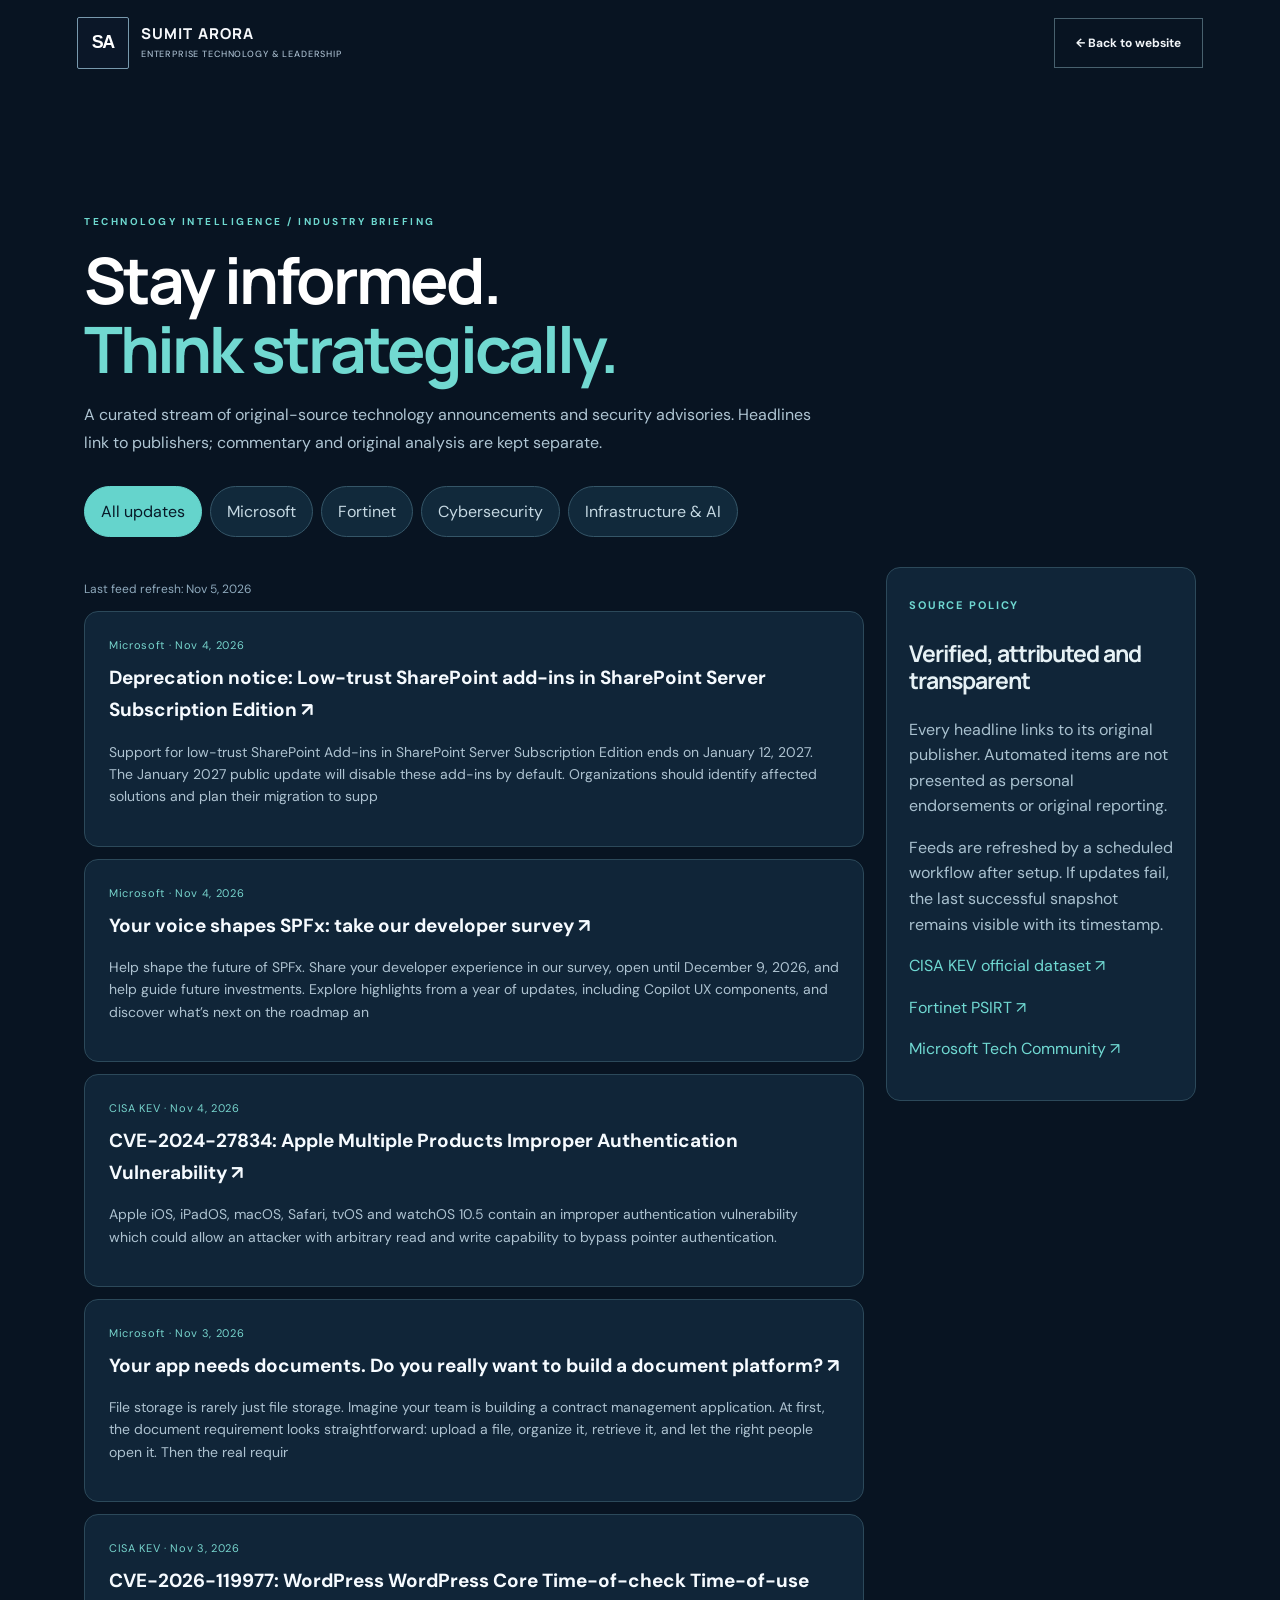
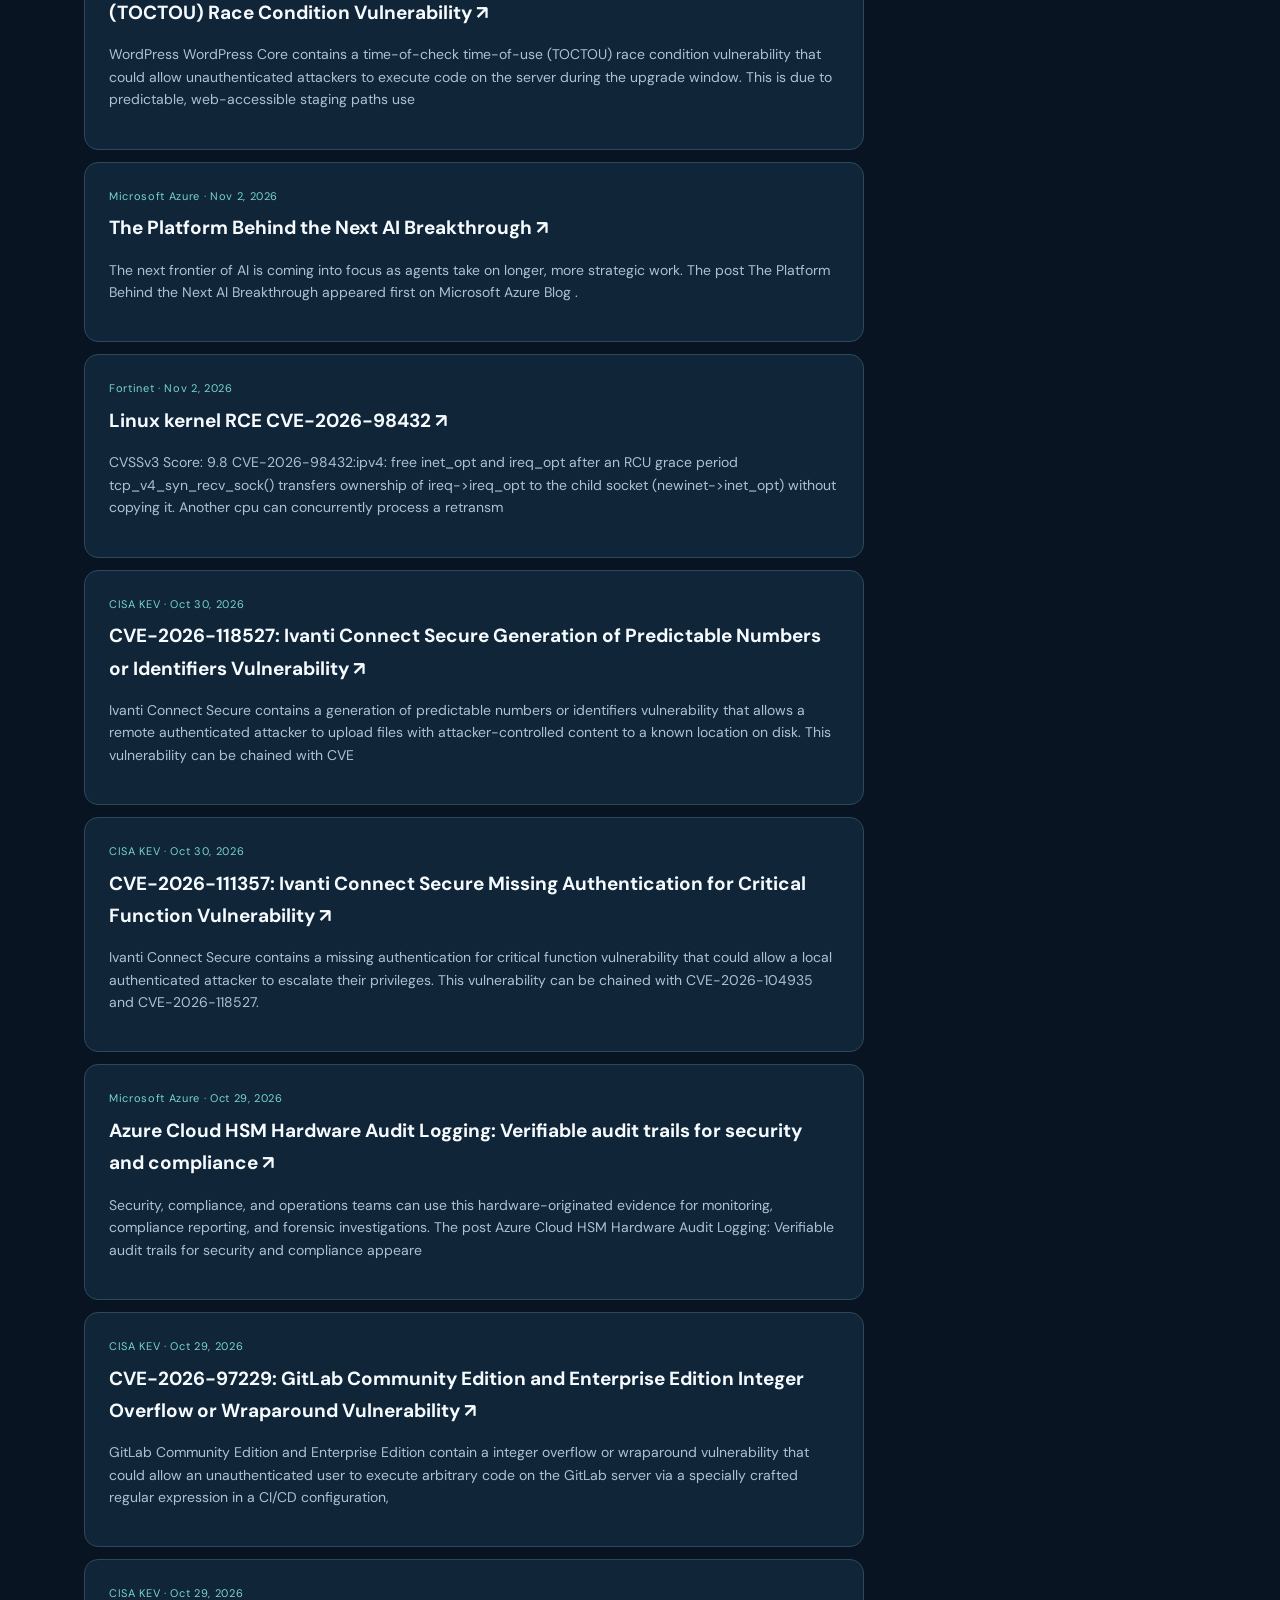
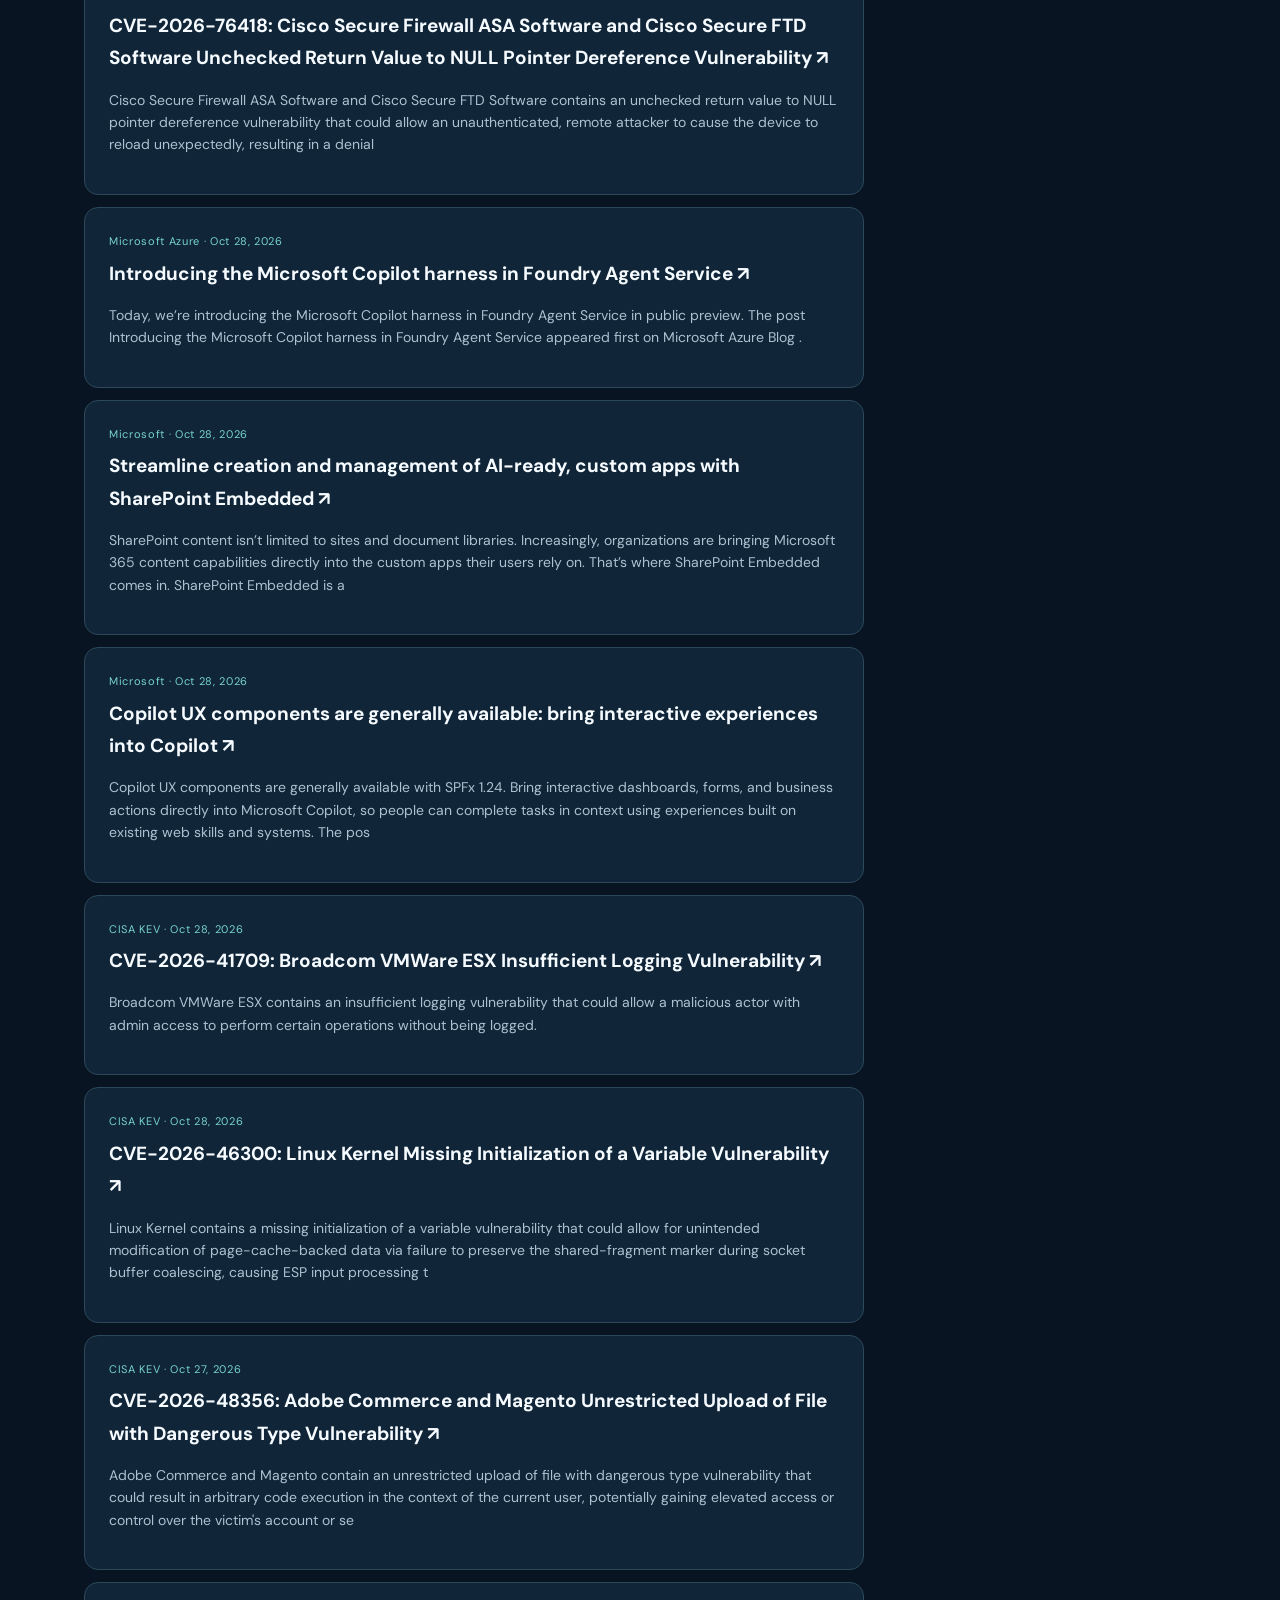
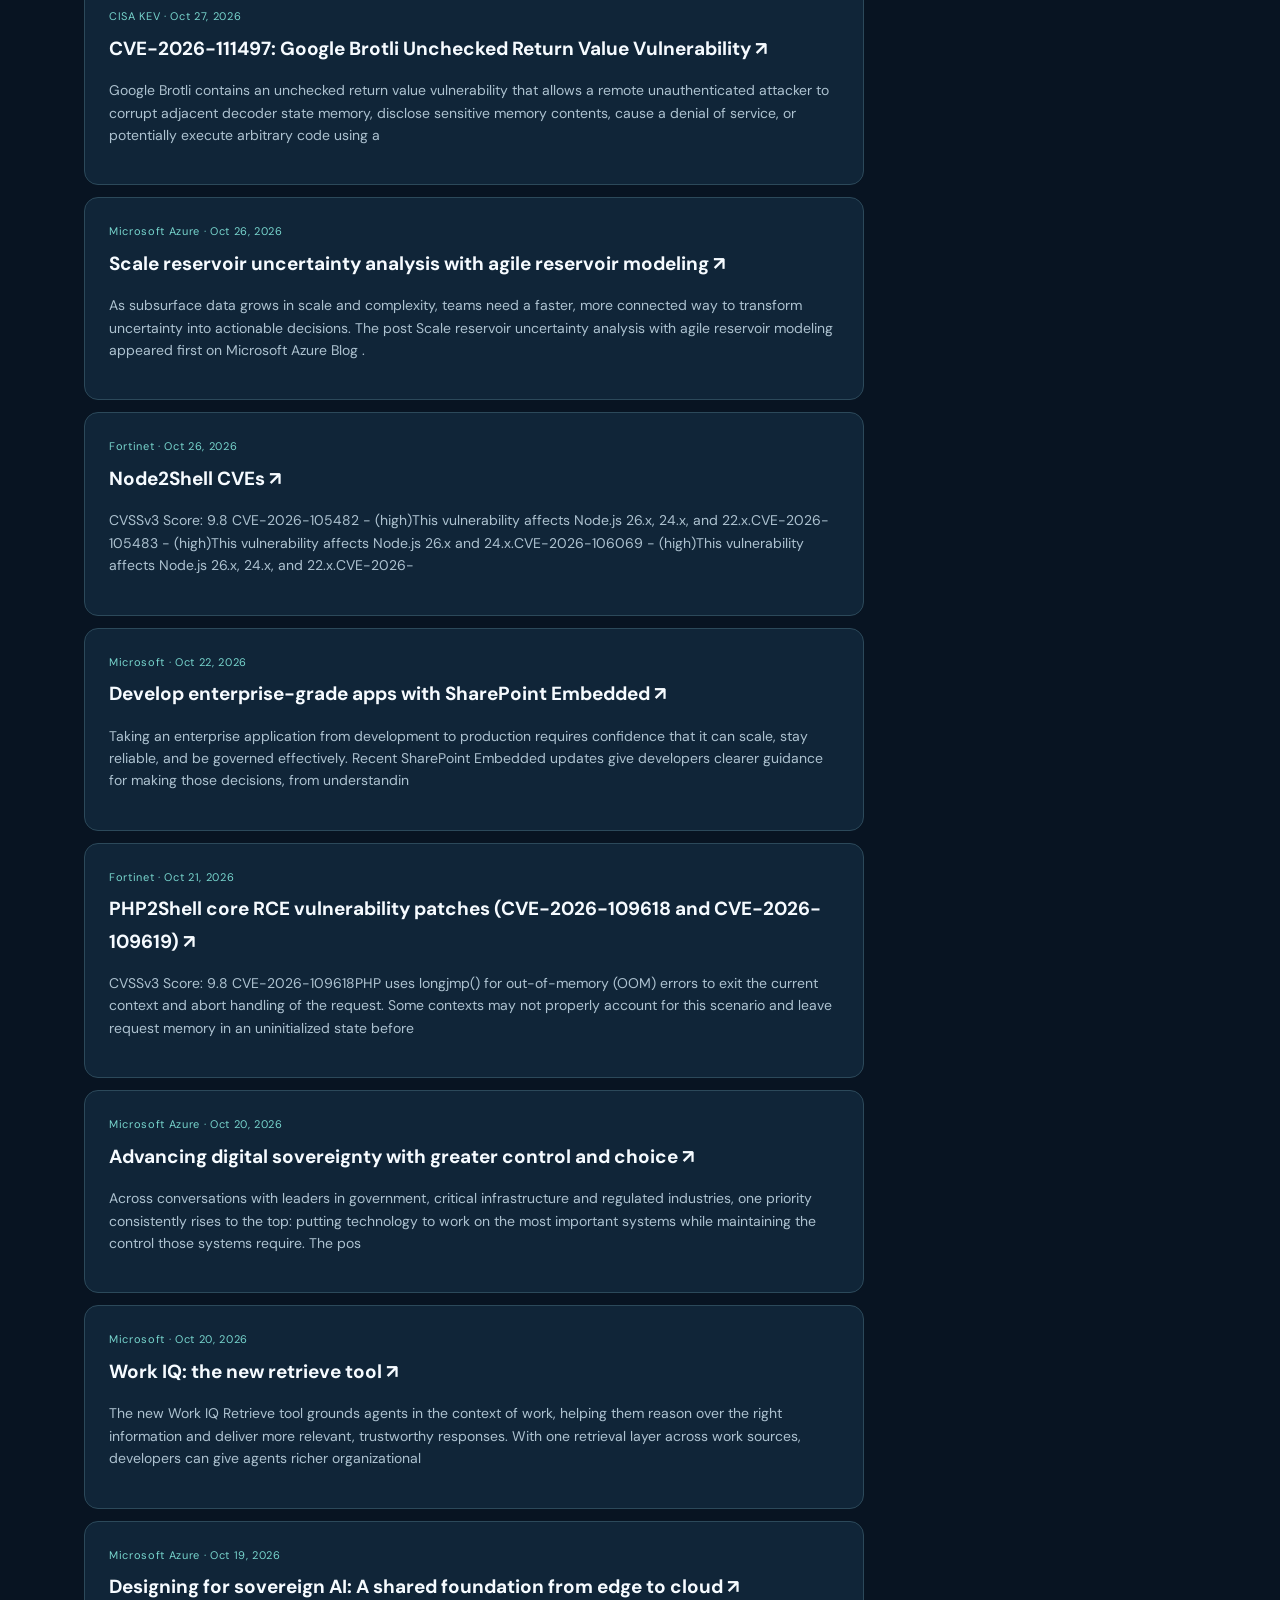
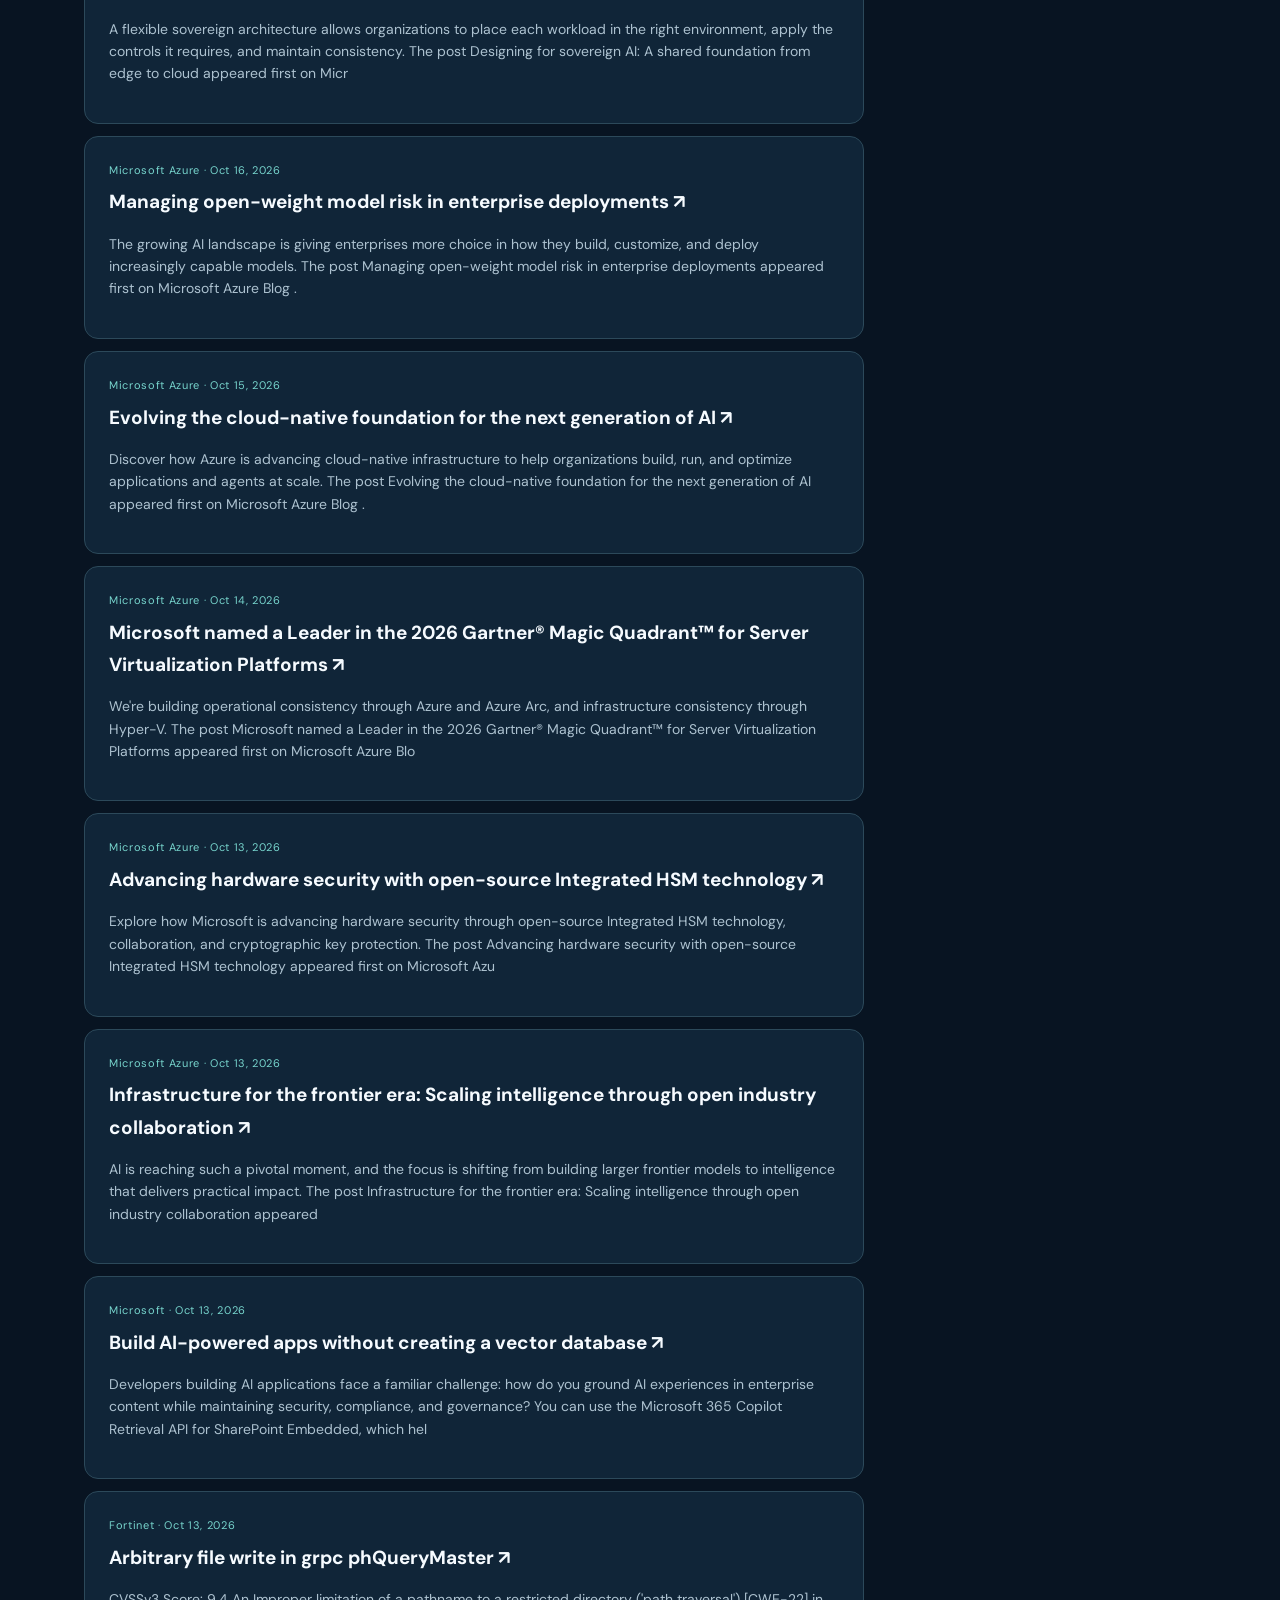
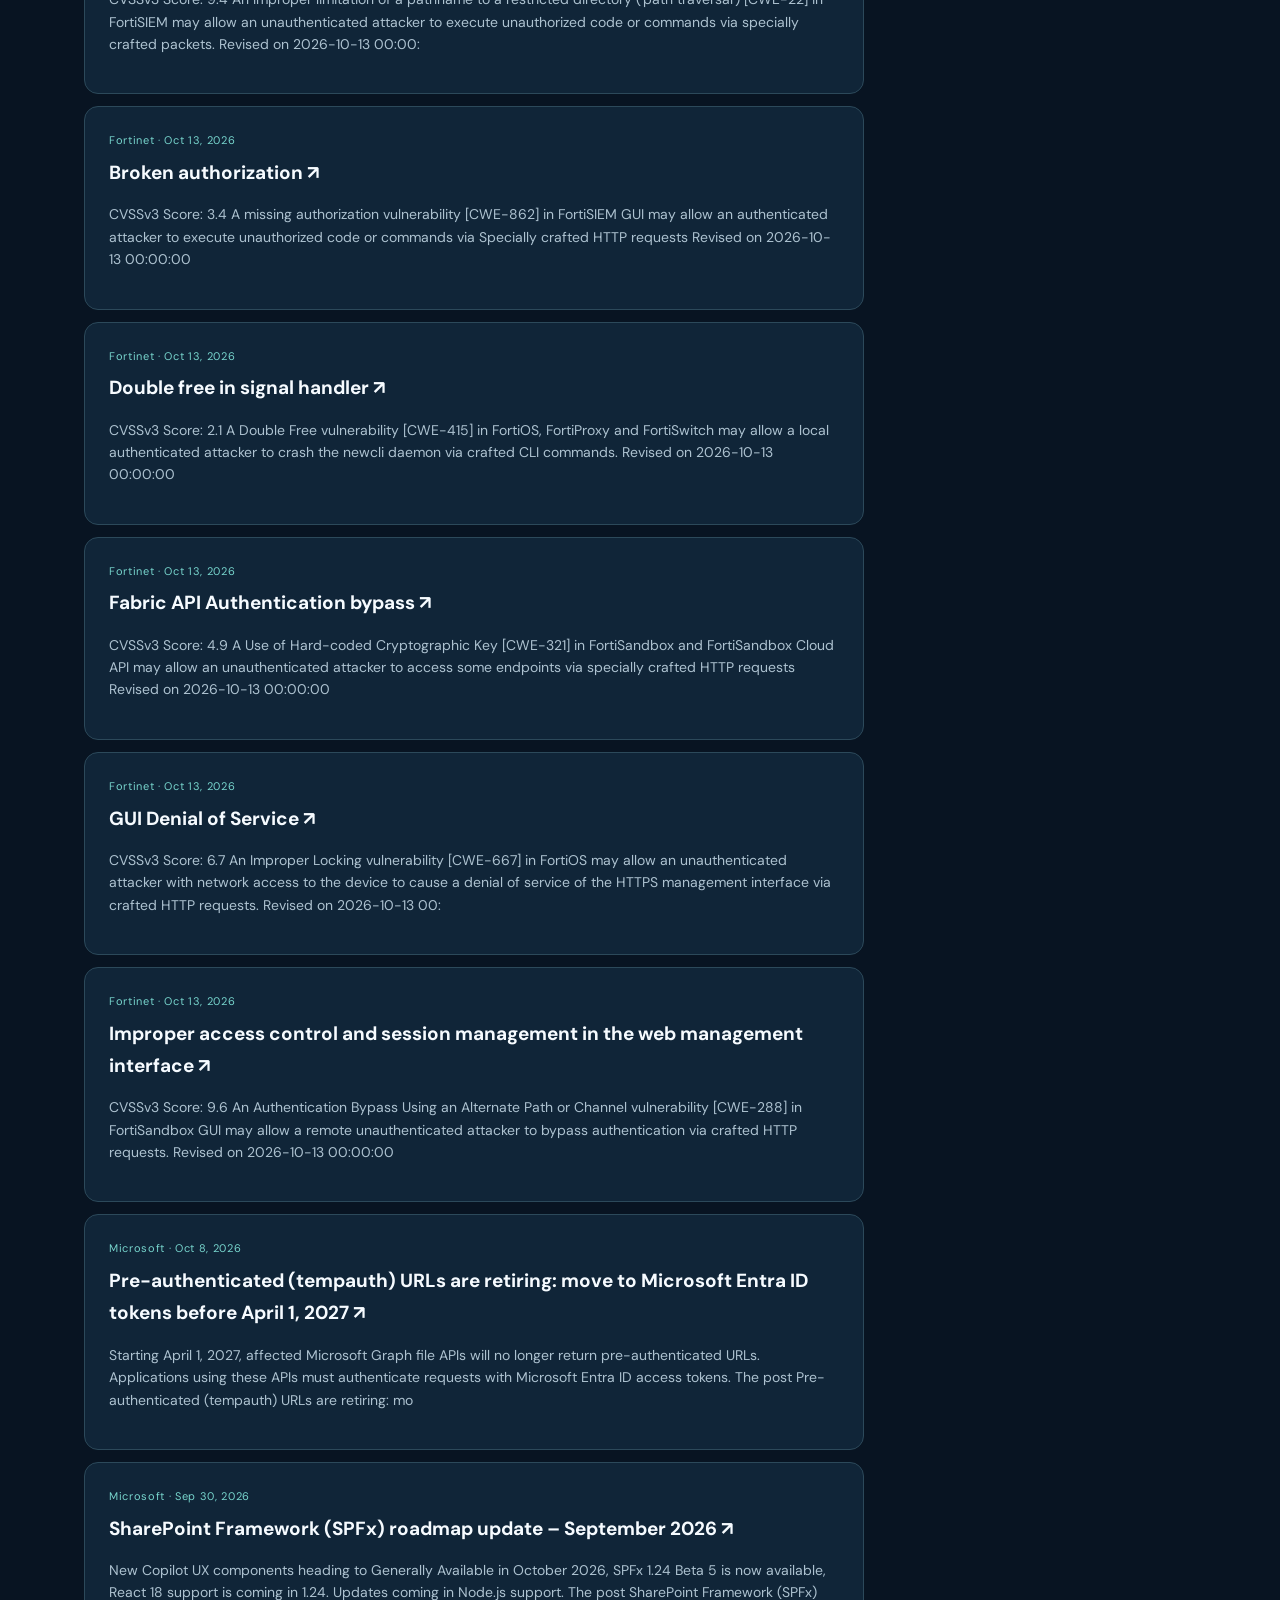
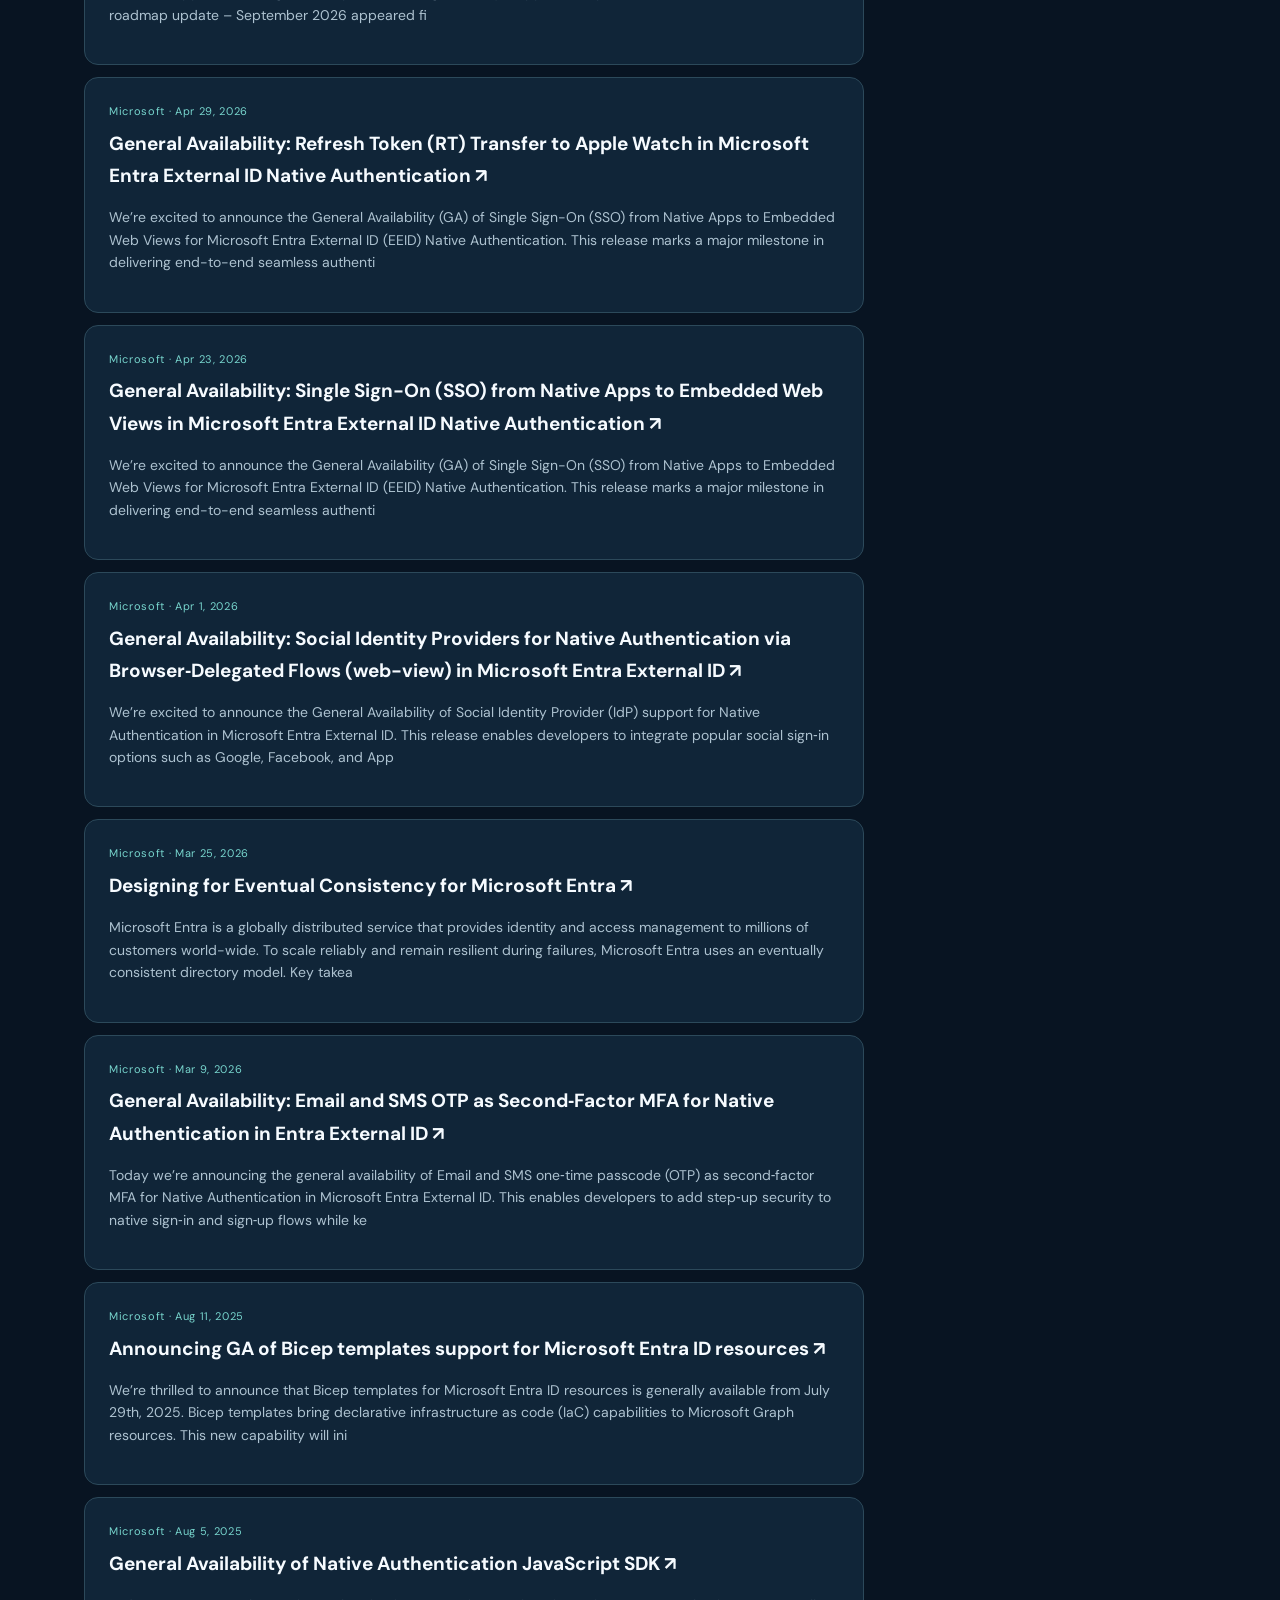
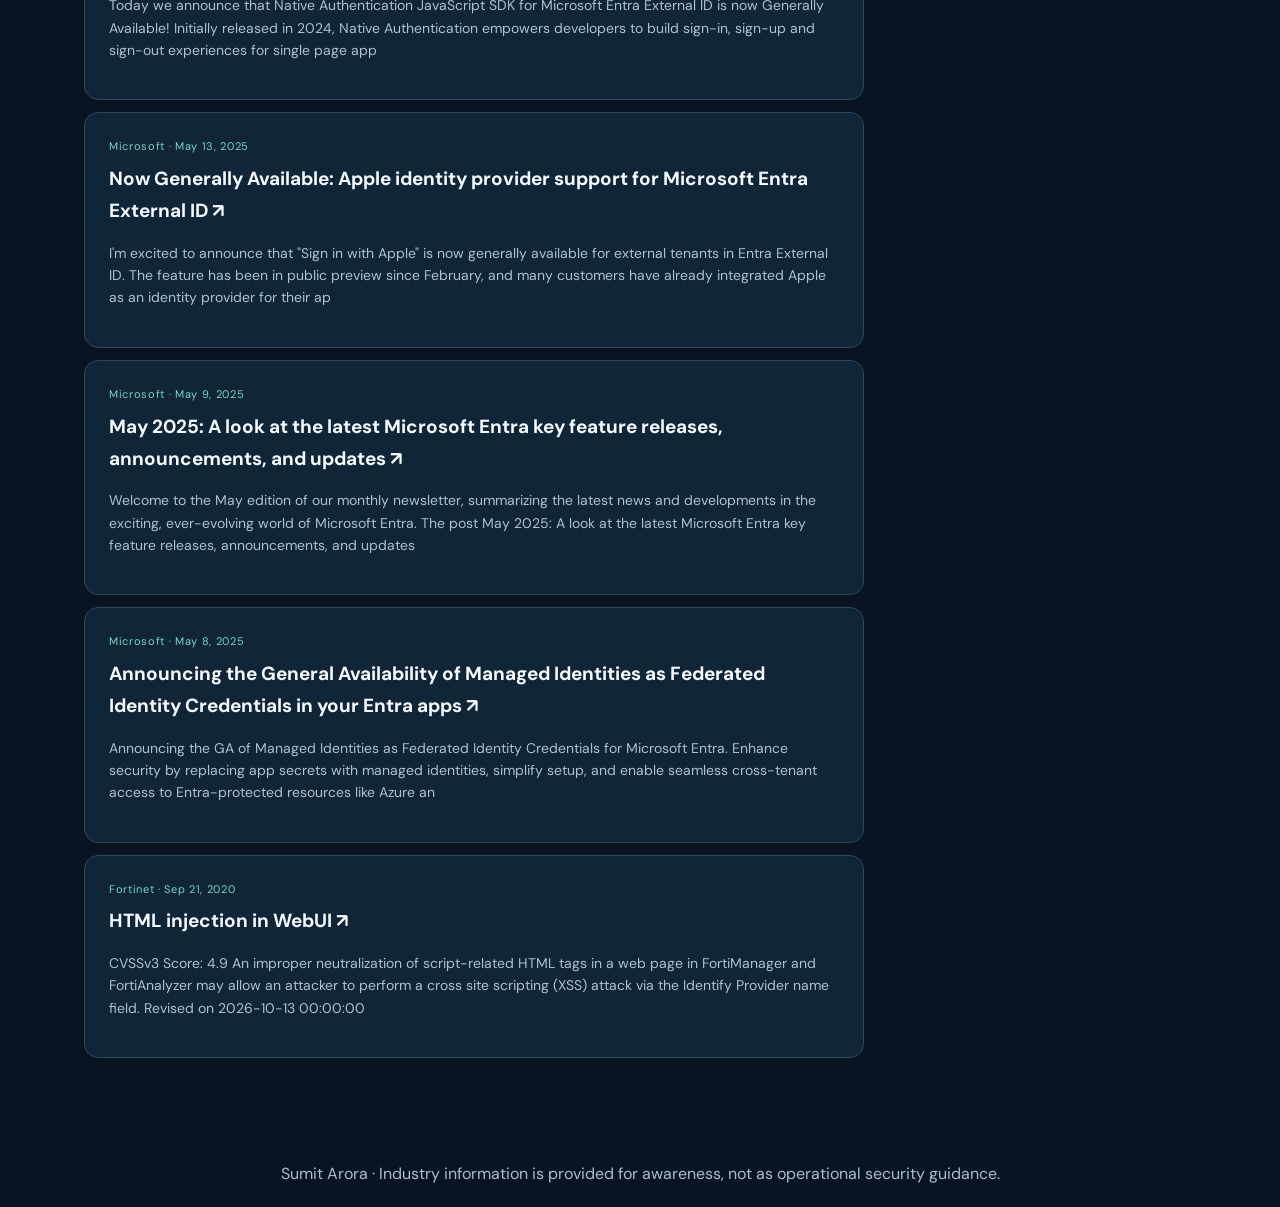
==== commit f078a323: "Add files via upload" ====
--- a/it-insights-intelligence-hub/news.html
+++ b/it-insights-intelligence-hub/news.html
@@ -1,2 +1,2 @@
 <!DOCTYPE html>
-<html lang="en"><head><meta charset="utf-8"/><meta content="width=device-width,initial-scale=1" name="viewport"/><meta content="Technology intelligence: curated Microsoft, Fortinet and cybersecurity headlines with official sources." name="description"/><meta content="#081422" name="theme-color"/><title>Technology Intelligence | Sumit Arora</title><link href="assets/style.css" rel="stylesheet"/></head><body class="briefing-page"><header class="header"><a class="brand" href="index.html#home"><span class="brandmark">SA</span><span>SUMIT ARORA<small>ENTERPRISE TECHNOLOGY &amp; LEADERSHIP</small></span></a><a class="btn secondary" href="index.html#intelligence">← Back to website</a></header><main class="briefing-main"><span class="kicker">TECHNOLOGY INTELLIGENCE / INDUSTRY BRIEFING</span><h1>Stay informed.<br/><em>Think strategically.</em></h1><p class="briefing-lead">A curated stream of original-source technology announcements and security advisories. Headlines link to publishers; commentary and original analysis are kept separate.</p><div class="briefing-controls" id="briefing-filters"><button class="active" data-topic="All">All updates</button><button data-topic="Microsoft">Microsoft</button><button data-topic="Fortinet">Fortinet</button><button data-topic="Cybersecurity">Cybersecurity</button><button data-topic="Infrastructure">Infrastructure &amp; AI</button></div><div class="briefing-layout"><section><p class="intel-status" id="briefing-status">Loading available headlines…</p><div aria-live="polite" id="briefing-list"></div></section><aside class="briefing-aside"><span class="intel-overline">SOURCE POLICY</span><h3>Verified, attributed and transparent</h3><p>Every headline links to its original publisher. Automated items are not presented as personal endorsements or original reporting.</p><p>Feeds are refreshed by a scheduled workflow after setup. If updates fail, the last successful snapshot remains visible with its timestamp.</p><p><a href="https://github.com/cisagov/kev-data" rel="noopener noreferrer" target="_blank">CISA KEV official dataset ↗</a></p><p><a href="https://fortiguard.fortinet.com/psirt" rel="noopener noreferrer" target="_blank">Fortinet PSIRT ↗</a></p><p><a href="https://techcommunity.microsoft.com/" rel="noopener noreferrer" target="_blank">Microsoft Tech Community ↗</a></p></aside></div></main><div class="briefing-footer">Sumit Arora · Industry information is provided for awareness, not as operational security guidance.</div><script src="assets/intelligence.js"></script></body></html>+<html lang="en"><head><meta charset="utf-8"/><meta content="width=device-width,initial-scale=1" name="viewport"/><meta content="Technology intelligence: curated Microsoft, Fortinet and cybersecurity headlines with official sources." name="description"/><meta content="#081422" name="theme-color"/><title>Technology Intelligence | Sumit Arora</title><link href="assets/style.css" rel="stylesheet"/><link href="assets/sa-brand-fix.css" rel="stylesheet"/></head><body class="briefing-page"><header class="header"><a class="brand" href="index.html#home"><span class="brandmark">SA</span><span>SUMIT ARORA<small>ENTERPRISE TECHNOLOGY &amp; LEADERSHIP</small></span></a><a class="btn secondary" href="index.html#intelligence">← Back to website</a></header><main class="briefing-main"><span class="kicker">TECHNOLOGY INTELLIGENCE / INDUSTRY BRIEFING</span><h1>Stay informed.<br/><em>Think strategically.</em></h1><p class="briefing-lead">A curated stream of original-source technology announcements and security advisories. Headlines link to publishers; commentary and original analysis are kept separate.</p><div class="briefing-controls" id="briefing-filters"><button class="active" data-topic="All">All updates</button><button data-topic="Microsoft">Microsoft</button><button data-topic="Fortinet">Fortinet</button><button data-topic="Cybersecurity">Cybersecurity</button><button data-topic="Infrastructure">Infrastructure &amp; AI</button></div><div class="briefing-layout"><section><p class="intel-status" id="briefing-status">Loading available headlines…</p><div aria-live="polite" id="briefing-list"></div></section><aside class="briefing-aside"><span class="intel-overline">SOURCE POLICY</span><h3>Verified, attributed and transparent</h3><p>Every headline links to its original publisher. Automated items are not presented as personal endorsements or original reporting.</p><p>Feeds are refreshed by a scheduled workflow after setup. If updates fail, the last successful snapshot remains visible with its timestamp.</p><p><a href="https://github.com/cisagov/kev-data" rel="noopener noreferrer" target="_blank">CISA KEV official dataset ↗</a></p><p><a href="https://fortiguard.fortinet.com/psirt" rel="noopener noreferrer" target="_blank">Fortinet PSIRT ↗</a></p><p><a href="https://techcommunity.microsoft.com/" rel="noopener noreferrer" target="_blank">Microsoft Tech Community ↗</a></p></aside></div></main><div class="briefing-footer">Sumit Arora · Industry information is provided for awareness, not as operational security guidance.</div><script src="assets/intelligence.js"></script></body></html>
--- a/it-insights-intelligence-hub/assets/sa-brand-fix.css
+++ b/it-insights-intelligence-hub/assets/sa-brand-fix.css
@@ -0,0 +1,6 @@
+/* Consistent SA identity on both pages. Loaded after the existing stylesheet. */
+.header a.brand { display: inline-flex; align-items: center; gap: 12px; flex: 0 0 auto; min-width: 0; text-decoration: none; }
+.header a.brand .brandmark { box-sizing: border-box; width: 52px; height: 52px; min-width: 52px; min-height: 52px; padding: 0; margin: 0; display: inline-flex; align-items: center; justify-content: center; flex: 0 0 52px; border: 1px solid #7899ad; border-radius: 2px; color: #fff; background: #0b1728; font-family: Arial, Helvetica, sans-serif; font-size: 24px; font-weight: 800; letter-spacing: -1px; line-height: 1; text-align: center; vertical-align: middle; transform: none; overflow: visible; }
+.header a.brand > span:last-child { display: flex; flex-direction: column; justify-content: center; min-width: 0; color: #f7f9fc; font-weight: 750; letter-spacing: .075em; line-height: 1.2; white-space: nowrap; }
+.header a.brand > span:last-child small { display: block; margin-top: 5px; color: #a6bacb; font-size: 9px; font-weight: 500; letter-spacing: .095em; line-height: 1.35; }
+@media (max-width: 600px) { .header a.brand { gap: 9px; } .header a.brand .brandmark { width: 44px; height: 44px; min-width: 44px; min-height: 44px; flex-basis: 44px; font-size: 21px; } .header a.brand > span:last-child { font-size: 12px; letter-spacing: .035em; } .header a.brand > span:last-child small { font-size: 7px; letter-spacing: .025em; white-space: normal; max-width: 175px; } }
